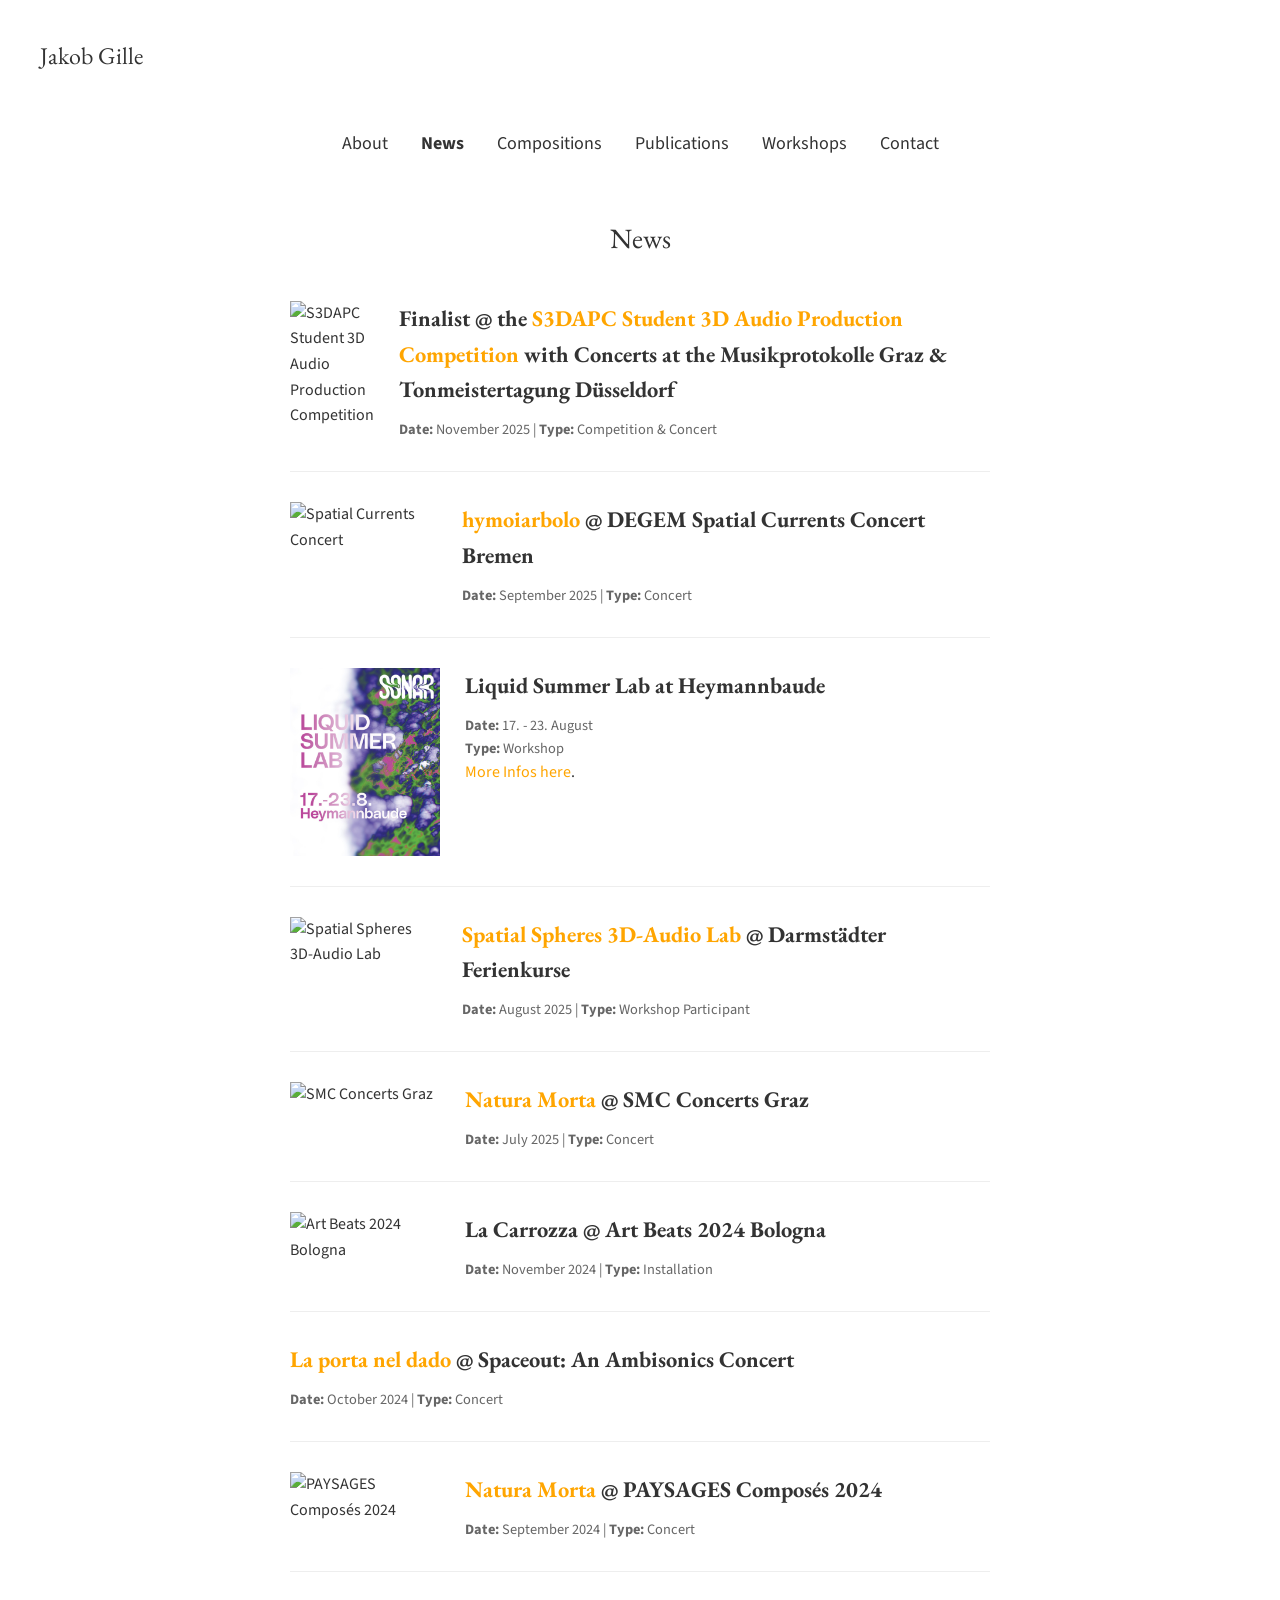
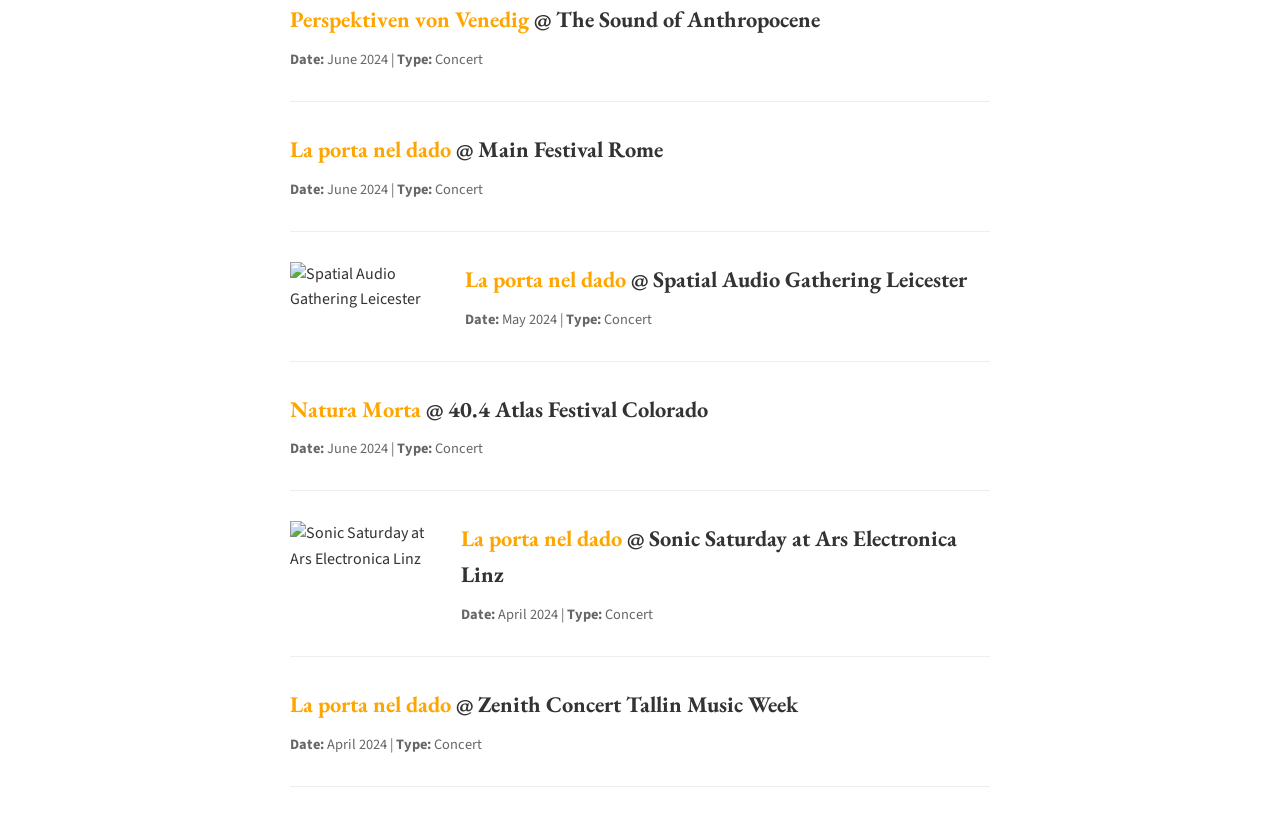
==== index.html @ 455cfb6a "Update index.html" ====
<!DOCTYPE html>
<html lang="de">
<head>
    <meta charset="UTF-8">
    <meta name="viewport" content="width=device-width, initial-scale=1.0">
    <title>Jakob Gille - News</title>
    
    <link rel="preconnect" href="https://fonts.googleapis.com">
    <link rel="preconnect" href="https://fonts.gstatic.com" crossorigin>
    <link href="https://fonts.googleapis.com/css2?family=EB+Garamond&family=Source+Sans+3:wght@400;700&display=swap" rel="stylesheet">

    <style>
        body { font-family: "Source Sans 3", sans-serif; margin: 40px; color: #333; background-color: #fff; }
        header h1 { font-family: "EB Garamond", serif; font-size: 24px; font-weight: normal; margin: 0; }
        header a { text-decoration: none; color: inherit; }
        nav { text-align: center; margin-top: 60px; margin-bottom: 60px; }
        nav ul { list-style: none; padding: 0; margin: 0; display: inline-block; }
        nav ul li { display: inline; margin: 0 15px; }
        nav ul li a { text-decoration: none; color: #333; font-size: 18px; }
        nav ul li a:hover { color: orange; }
        nav ul li a.active { font-weight: bold; }
        main { text-align: left; max-width: 700px; margin: 0 auto; line-height: 1.6; }
        main h2 { font-family: "EB Garamond", serif; font-size: 28px; font-weight: normal; margin-bottom: 40px; text-align: center; }
        main a { color: orange; text-decoration: none; }
        main a:hover { text-decoration: underline; }

        .news-entry, .news-entry-no-image {
            margin-bottom: 30px;
            border-bottom: 1px solid #eee;
            padding-bottom: 30px;
        }
        .news-entry {
            display: flex;
            align-items: flex-start;
        }
        .news-entry img {
            width: 150px; /* Smaller image for news */
            margin-right: 25px;
        }
        .news-entry-text h3, .news-entry-no-image h3 {
            font-family: "EB Garamond", serif;
            margin-top: 0;
            margin-bottom: 10px;
            font-size: 1.4em;
        }
        .news-entry-text p, .news-entry-no-image p {
            margin: 0;
        }
        .news-meta {
            font-size: 0.9em;
            color: #666;
            margin-top: 5px !important;
        }

    </style>
</head>
<body>

    <header>
        <a href="index.html"><h1>Jakob Gille</h1></a>
    </header>

    <nav>
        <ul>
            <li><a href="about.html">About</a></li>
            <li><a href="index.html" class="active">News</a></li>
            <li><a href="compositions.html">Compositions</a></li>
            <li><a href="publications.html">Publications</a></li>
            <li><a href="workshops.html">Workshops</a></li>
           <!-- <li><a href="cv.html">CV</a></li> -->
            <li><a href="contact.html">Contact</a></li>
        </ul>
    </nav>

    <main>
        <h2>News</h2>

        <div class="news-entry">
                        <img src="https://www.kug.ac.at/fileadmin/_processed_/1/8/csm_Student3DCompetition_07dec6da95.png" alt="S3DAPC Student 3D Audio Production Competition">
            <div class="news-entry-text">
                <h3>Finalist @ the <a href="https://tonmeister.org/de/rubriken/3d-audio-competition/2025/#block-25412" target="_blank">S3DAPC Student 3D Audio Production Competition</a> with Concerts at the Musikprotokolle Graz & Tonmeistertagung Düsseldorf</h3>
                <p class="news-meta"><strong>Date:</strong> November 2025 | <strong>Type:</strong> Competition & Concert</p>
            </div>
        </div>

        <div class="news-entry">
            <img src="https://www.degem.de/wp-content/uploads/2025/09/SAC_HfK_Bremen_2025_1000.jpg" alt="Spatial Currents Concert">
            <div class="news-entry-text">
                <h3><a href="https://audiospace.soundingfuture.com/tracks/hymoiarbolo" target="_blank">hymoiarbolo</a> @ DEGEM Spatial Currents Concert Bremen</h3>
                <p class="news-meta"><strong>Date:</strong> September 2025 | <strong>Type:</strong> Concert</p>
            </div>
        </div>
        
      <div class="news-entry">
            <img src="images/photo_2025-08-17_17-50-55.jpg" alt="Poster for Liquid Summer Lab">
            <div class="news-entry-text">
                <h3>Liquid Summer Lab at Heymannbaude</h3>
                                <p class="news-meta">
                    <strong>Date:</strong> 17. - 23. August<br>
                    <strong>Type:</strong> Workshop
                </p>
                  <a href="https://www.heymannbaude.org/archiv.php?vid=170" target="_blank">More Infos here</a>.
            </div>
          
         </div>
             <div class="news-entry">
                           <img src="https://internationales-musikinstitut.de/content/uploads/imd-brigittamuntendorforbit-a-warseriesspace-oratorio-aivoice-clone3d-audio-1.jpg" alt="Spatial Spheres 3D-Audio Lab">
                  <div class="news-entry-text">
                <h3><a href="https://internationales-musikinstitut.de/en/ferienkurse/kurse/spatial-spheres/"_blank">Spatial Spheres 3D-Audio Lab</a> @ Darmstädter Ferienkurse</h3>
                                 <p class="news-meta"><strong>Date:</strong> August 2025 | <strong>Type:</strong> Workshop Participant</p>
            </div>
        </div>
        
        <div class="news-entry">
            <img src="https://smc25.iem.at/video/20250712_Concert.jpg" alt="SMC Concerts Graz">
            <div class="news-entry-text">
                <h3><a href="https://audiospace.soundingfuture.com/tracks/natura-morta" target="_blank">Natura Morta</a> @ SMC Concerts Graz</h3>
                <p class="news-meta"><strong>Date:</strong> July 2025 | <strong>Type:</strong> Concert</p>
            </div>
        </div>
        
        <div class="news-entry">
            <img src="https://tse1.mm.bing.net/th/id/OIP.qalyrKE3kyryLrbDbHUmMQHaFh?pid=Api" alt="Art Beats 2024 Bologna">
            <div class="news-entry-text">
                <h3>La Carrozza @ Art Beats 2024 Bologna</h3>
                <p class="news-meta"><strong>Date:</strong> November 2024 | <strong>Type:</strong> Installation</p>
            </div>
        </div>
        
        <div class="news-entry-no-image">
            <h3><a href="https://audiospace.soundingfuture.com/tracks/la-porta-nel-dado" target="_blank">La porta nel dado</a> @ Spaceout: An Ambisonics Concert</h3>
            <p class="news-meta"><strong>Date:</strong> October 2024 | <strong>Type:</strong> Concert</p>
        </div>
        
        <div class="news-entry">
            <img src="https://tse3.mm.bing.net/th/id/OIP.48jUUgU-3NotCbp49ExYzwHaEr?pid=Api" alt="PAYSAGES Composés 2024">
             <div class="news-entry-text">
            <h3><a href="https://audiospace.soundingfuture.com/tracks/natura-morta" target="_blank">Natura Morta</a> @ PAYSAGES Composés 2024</h3>
            <p class="news-meta"><strong>Date:</strong> September 2024 | <strong>Type:</strong> Concert</p>
        </div>
            </div>
        
        <div class="news-entry-no-image">
            <h3><a href="https://jakobgille.bandcamp.com/track/pendulum-binaural-version" target="_blank">Perspektiven von Venedig</a> @ The Sound of Anthropocene</h3>
            <p class="news-meta"><strong>Date:</strong> June 2024 | <strong>Type:</strong> Concert</p>
        </div>
        
        <div class="news-entry-no-image">
            <h3><a href="https://audiospace.soundingfuture.com/tracks/la-porta-nel-dado" target="_blank">La porta nel dado</a> @ Main Festival Rome</h3>
            <p class="news-meta"><strong>Date:</strong> June 2024 | <strong>Type:</strong> Concert</p>
        </div>
        
        <div class="news-entry">
            <img src="https://tse4.mm.bing.net/th/id/OIP.5gIQJHvTxTqjPebO7qvVqQHaHM?pid=Api" alt="Spatial Audio Gathering Leicester">
             <div class="news-entry-text">
            <h3><a href="https://audiospace.soundingfuture.com/tracks/la-porta-nel-dado" target="_blank">La porta nel dado</a> @ Spatial Audio Gathering Leicester</h3>
            <p class="news-meta"><strong>Date:</strong> May 2024 | <strong>Type:</strong> Concert</p>
        </div>
             </div>
        
        <div class="news-entry-no-image">
            <h3><a href="https://audiospace.soundingfuture.com/tracks/natura-morta" target="_blank">Natura Morta</a> @ 40.4 Atlas Festival Colorado</h3>
            <p class="news-meta"><strong>Date:</strong> June 2024 | <strong>Type:</strong> Concert</p>
        </div>
        
        <div class="news-entry">
            <img src="https://tse3.mm.bing.net/th/id/OIP.I7ZC6RY9MVxi83pyInlL0gHaFj?pid=Api" alt="Sonic Saturday at Ars Electronica Linz">
            <div class="news-entry-text">
                <h3><a href="https://audiospace.soundingfuture.com/tracks/la-porta-nel-dado" target="_blank">La porta nel dado</a> @ Sonic Saturday at Ars Electronica Linz</h3>
                <p class="news-meta"><strong>Date:</strong> April 2024 | <strong>Type:</strong> Concert</p>
            </div>
        </div>
        
        <div class="news-entry-no-image">
            <h3><a href="https://audiospace.soundingfuture.com/tracks/la-porta-nel-dado" target="_blank">La porta nel dado</a> @ Zenith Concert Tallin Music Week</h3>
            <p class="news-meta"><strong>Date:</strong> April 2024 | <strong>Type:</strong> Concert</p>
        </div>

    </main>

</body>
</html>
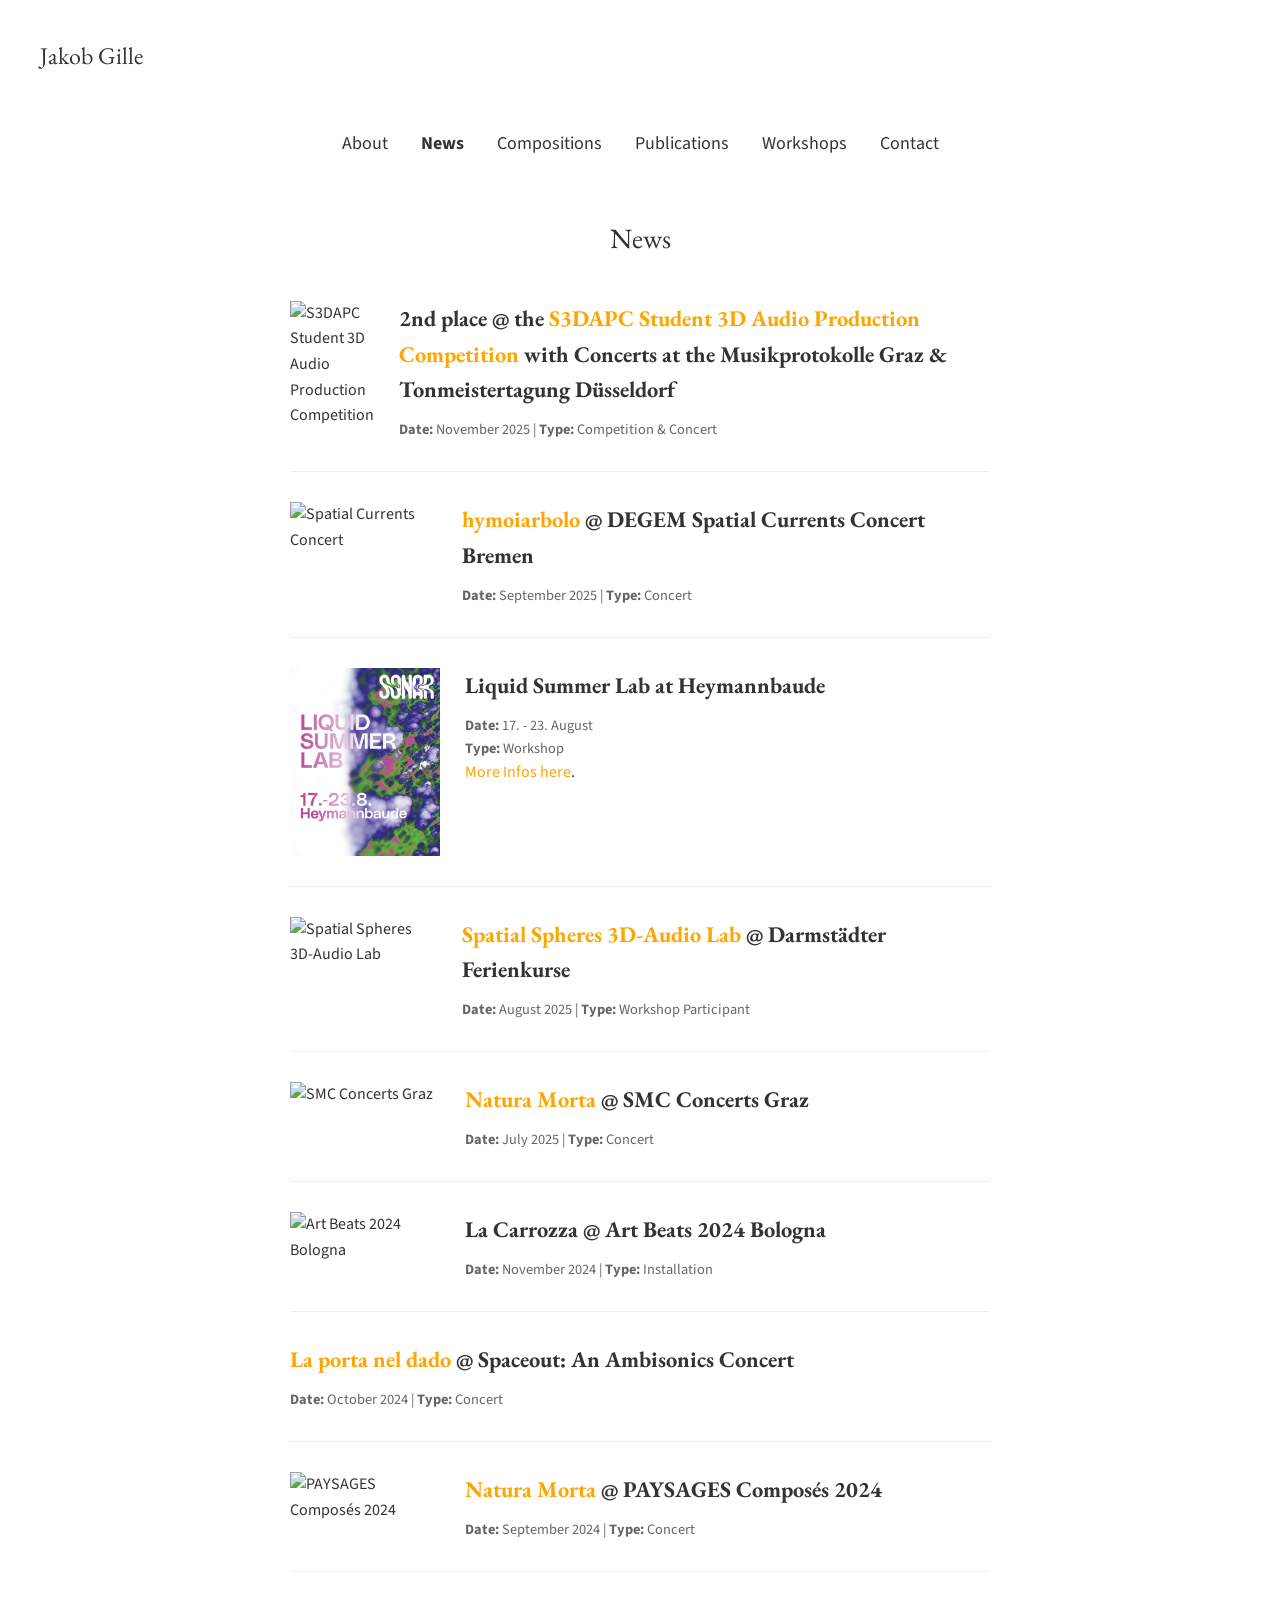
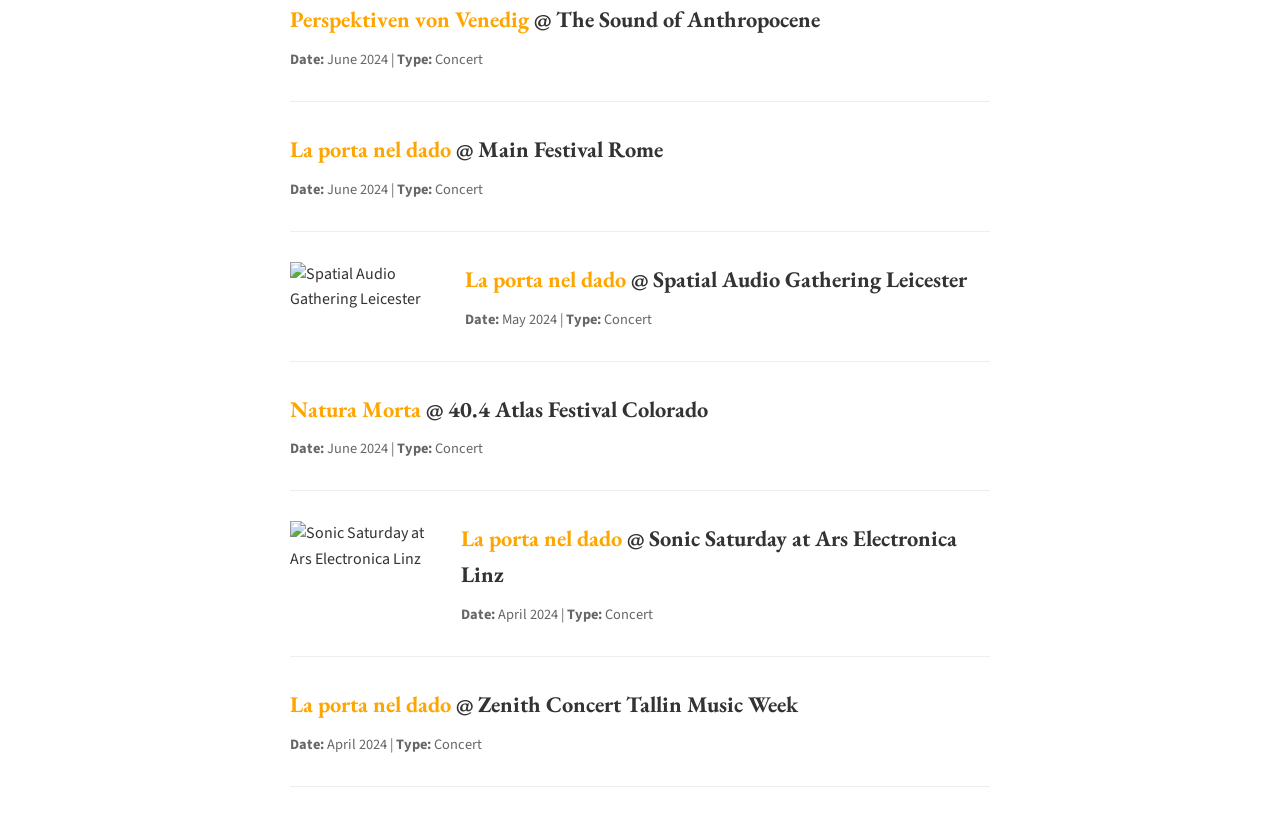
==== commit ca41ca00: "Update competition placement from finalist to 2nd place" ====
--- a/index.html
+++ b/index.html
@@ -78,7 +78,7 @@
         <div class="news-entry">
                         <img src="https://www.kug.ac.at/fileadmin/_processed_/1/8/csm_Student3DCompetition_07dec6da95.png" alt="S3DAPC Student 3D Audio Production Competition">
             <div class="news-entry-text">
-                <h3>Finalist @ the <a href="https://tonmeister.org/de/rubriken/3d-audio-competition/2025/#block-25412" target="_blank">S3DAPC Student 3D Audio Production Competition</a> with Concerts at the Musikprotokolle Graz & Tonmeistertagung Düsseldorf</h3>
+                <h3>2nd place @ the <a href="https://tonmeister.org/de/rubriken/3d-audio-competition/2025/#block-25412" target="_blank">S3DAPC Student 3D Audio Production Competition</a> with Concerts at the Musikprotokolle Graz & Tonmeistertagung Düsseldorf</h3>
                 <p class="news-meta"><strong>Date:</strong> November 2025 | <strong>Type:</strong> Competition & Concert</p>
             </div>
         </div>
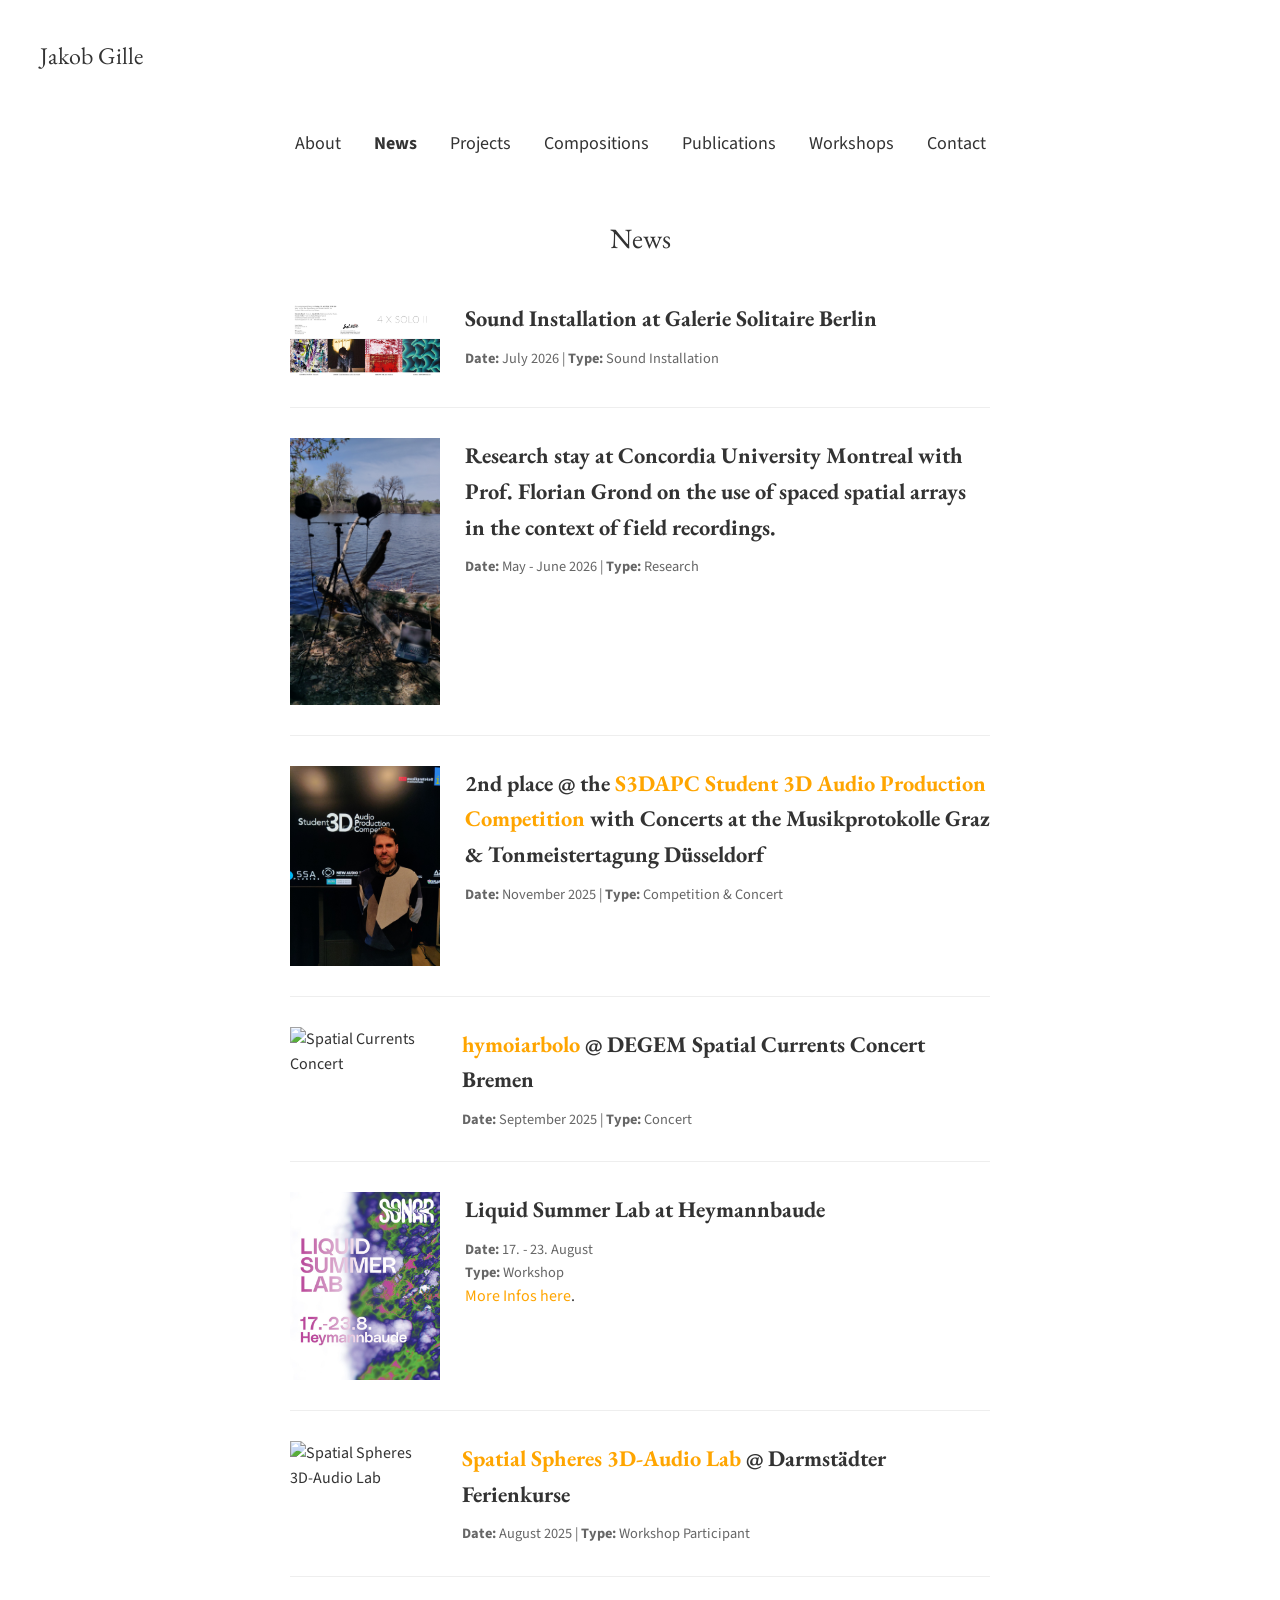
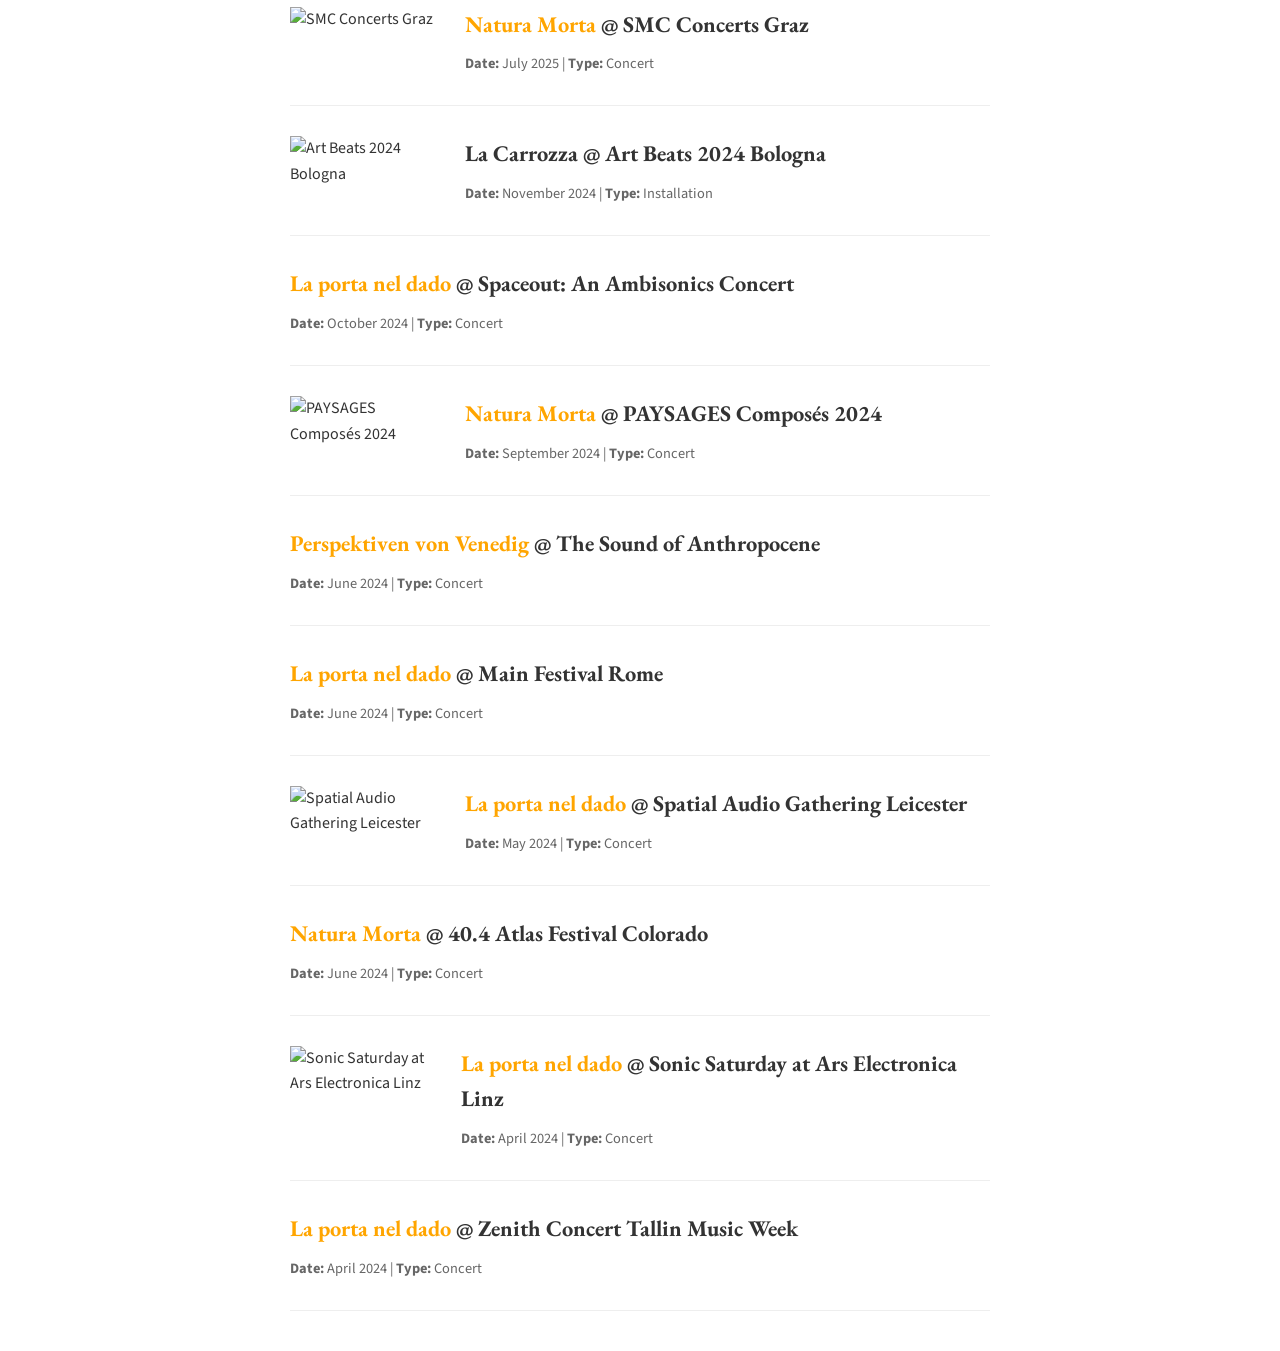
==== commit 7529b328: "Update navigation links and add new projects section across multiple HTML files. Updated News sectio" ====
--- a/index.html
+++ b/index.html
@@ -64,10 +64,10 @@
         <ul>
             <li><a href="about.html">About</a></li>
             <li><a href="index.html" class="active">News</a></li>
+            <li><a href="projects.html">Projects</a></li>
             <li><a href="compositions.html">Compositions</a></li>
             <li><a href="publications.html">Publications</a></li>
             <li><a href="workshops.html">Workshops</a></li>
-           <!-- <li><a href="cv.html">CV</a></li> -->
             <li><a href="contact.html">Contact</a></li>
         </ul>
     </nav>
@@ -76,7 +76,23 @@
         <h2>News</h2>
 
         <div class="news-entry">
-                        <img src="https://www.kug.ac.at/fileadmin/_processed_/1/8/csm_Student3DCompetition_07dec6da95.png" alt="S3DAPC Student 3D Audio Production Competition">
+            <img src="images/Solitaire Einladung.jpg" alt="Solitaire Invitation">
+<div class="news-entry-text">
+    <h3>Sound Installation at Galerie Solitaire Berlin</h3>
+    <p class="news-meta"><strong>Date:</strong> July 2026 | <strong>Type:</strong> Sound Installation</p>
+</div>
+
+</div>
+        <div class="news-entry">
+            <img src="images/Array River.jpg" alt="Spaced Spatial Array at river">
+<div class="news-entry-text">
+    <h3>Research stay at Concordia University Montreal with Prof. Florian Grond on the use of spaced spatial arrays in the context of field recordings.</h3>
+    <p class="news-meta"><strong>Date:</strong> May - June 2026 | <strong>Type:</strong> Research</p>
+</div>
+
+</div>
+        <div class="news-entry">
+                        <img src="images/Students Competition.jpg" alt="S3DAPC Student 3D Audio Production Competition Portrait">
             <div class="news-entry-text">
                 <h3>2nd place @ the <a href="https://tonmeister.org/de/rubriken/3d-audio-competition/2025/#block-25412" target="_blank">S3DAPC Student 3D Audio Production Competition</a> with Concerts at the Musikprotokolle Graz & Tonmeistertagung Düsseldorf</h3>
                 <p class="news-meta"><strong>Date:</strong> November 2025 | <strong>Type:</strong> Competition & Concert</p>
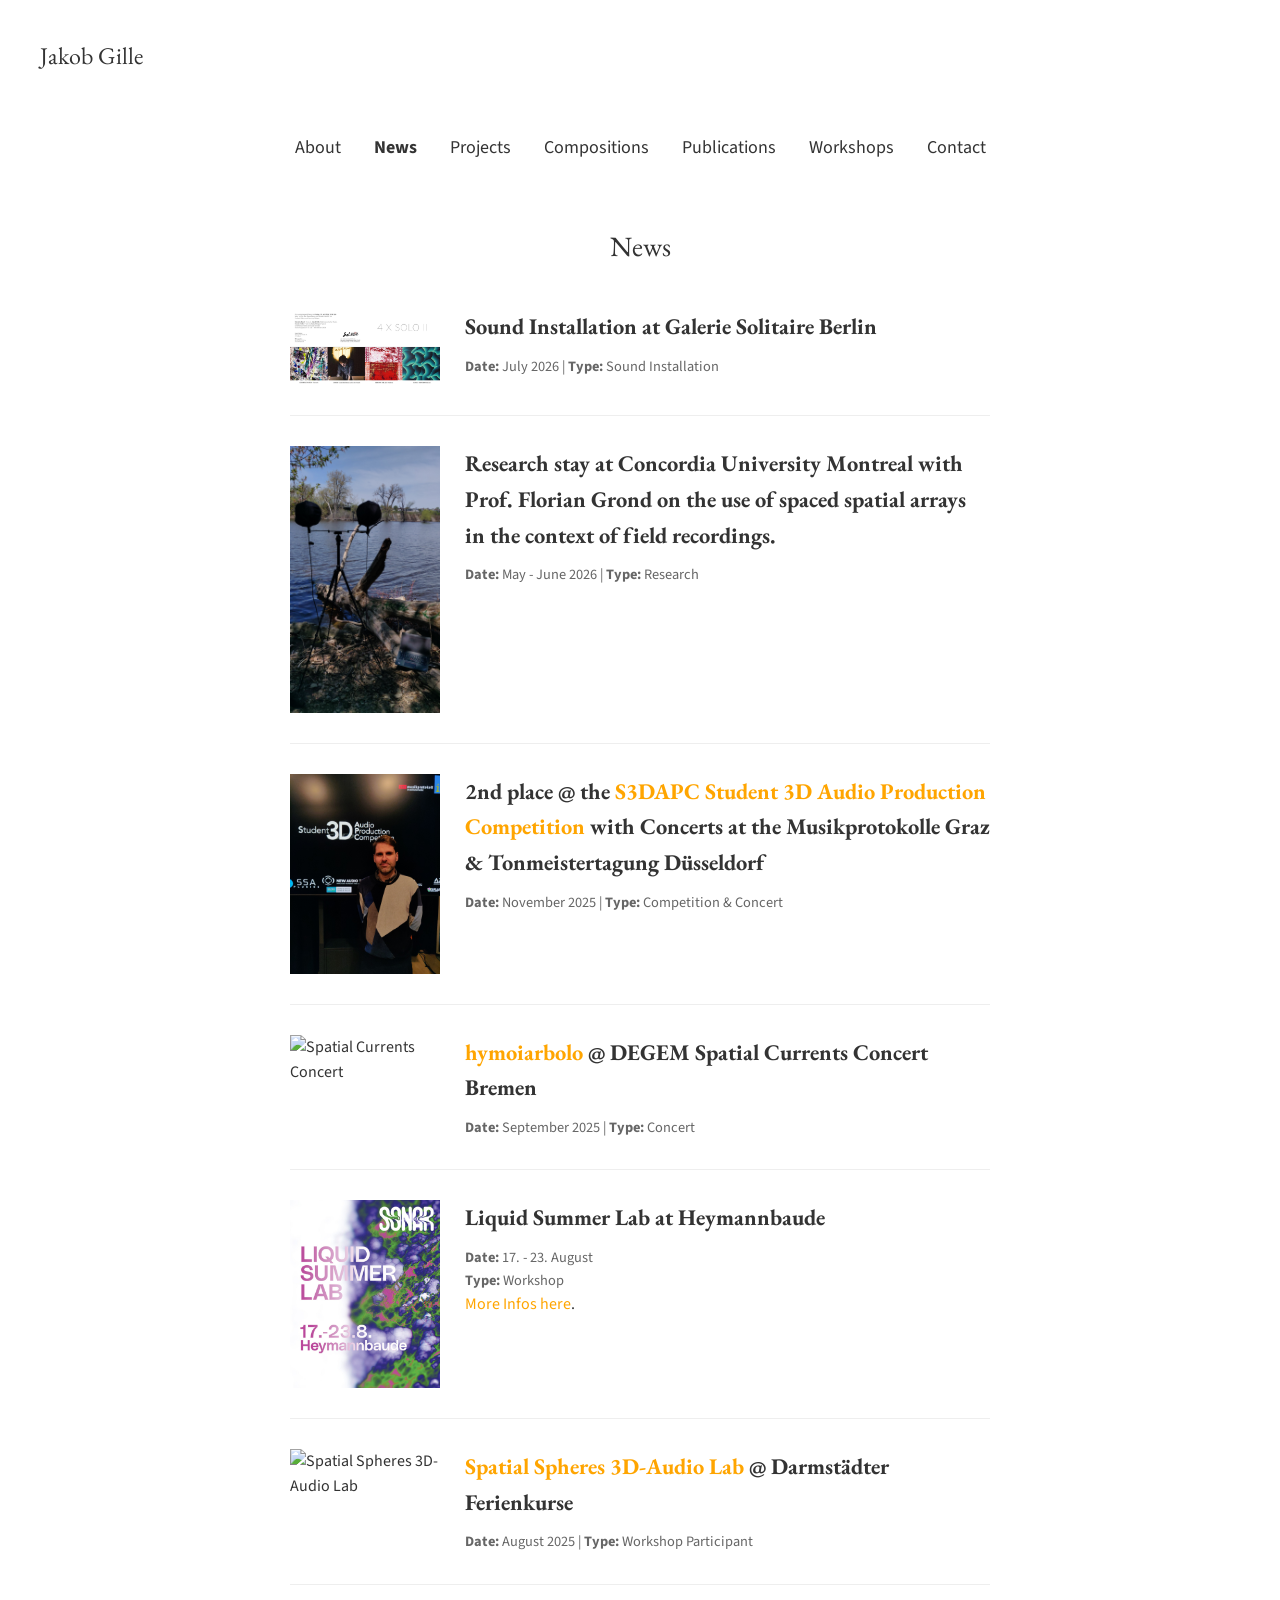
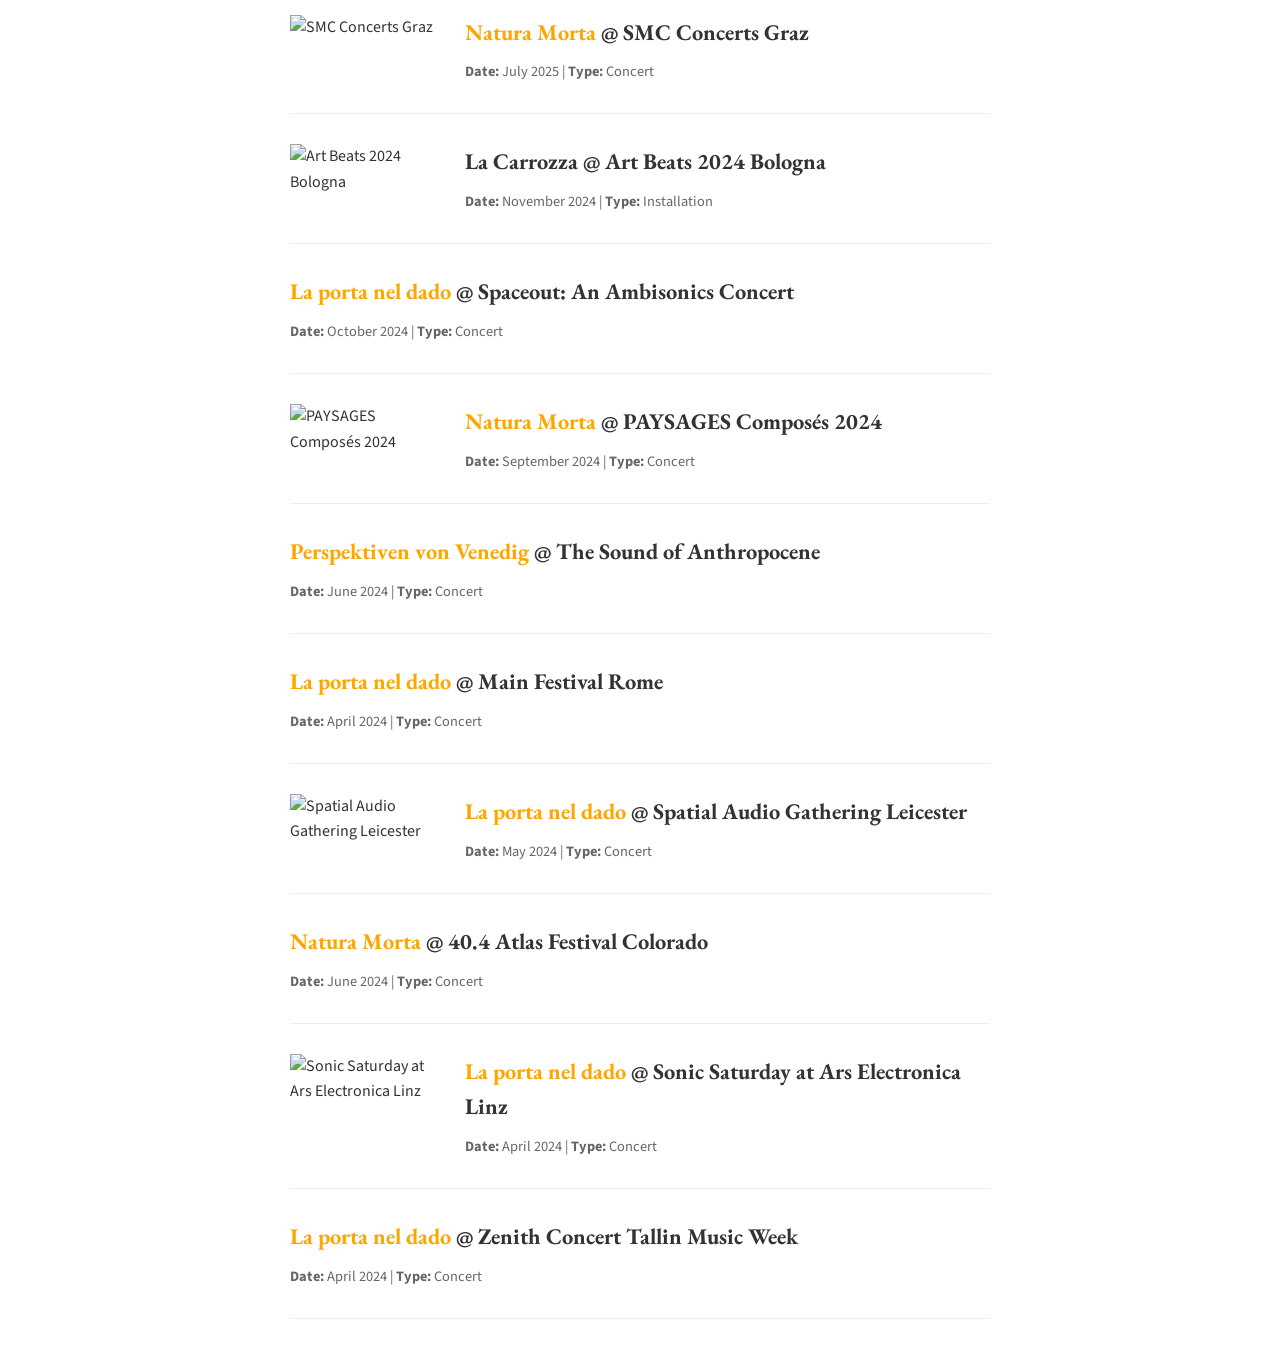
==== commit a9c039b9: "Refactor HTML files to link external stylesheet and remove inline styles for improved maintainabilit" ====
--- a/index.html
+++ b/index.html
@@ -8,51 +8,7 @@
     <link rel="preconnect" href="https://fonts.googleapis.com">
     <link rel="preconnect" href="https://fonts.gstatic.com" crossorigin>
     <link href="https://fonts.googleapis.com/css2?family=EB+Garamond&family=Source+Sans+3:wght@400;700&display=swap" rel="stylesheet">
-
-    <style>
-        body { font-family: "Source Sans 3", sans-serif; margin: 40px; color: #333; background-color: #fff; }
-        header h1 { font-family: "EB Garamond", serif; font-size: 24px; font-weight: normal; margin: 0; }
-        header a { text-decoration: none; color: inherit; }
-        nav { text-align: center; margin-top: 60px; margin-bottom: 60px; }
-        nav ul { list-style: none; padding: 0; margin: 0; display: inline-block; }
-        nav ul li { display: inline; margin: 0 15px; }
-        nav ul li a { text-decoration: none; color: #333; font-size: 18px; }
-        nav ul li a:hover { color: orange; }
-        nav ul li a.active { font-weight: bold; }
-        main { text-align: left; max-width: 700px; margin: 0 auto; line-height: 1.6; }
-        main h2 { font-family: "EB Garamond", serif; font-size: 28px; font-weight: normal; margin-bottom: 40px; text-align: center; }
-        main a { color: orange; text-decoration: none; }
-        main a:hover { text-decoration: underline; }
-
-        .news-entry, .news-entry-no-image {
-            margin-bottom: 30px;
-            border-bottom: 1px solid #eee;
-            padding-bottom: 30px;
-        }
-        .news-entry {
-            display: flex;
-            align-items: flex-start;
-        }
-        .news-entry img {
-            width: 150px; /* Smaller image for news */
-            margin-right: 25px;
-        }
-        .news-entry-text h3, .news-entry-no-image h3 {
-            font-family: "EB Garamond", serif;
-            margin-top: 0;
-            margin-bottom: 10px;
-            font-size: 1.4em;
-        }
-        .news-entry-text p, .news-entry-no-image p {
-            margin: 0;
-        }
-        .news-meta {
-            font-size: 0.9em;
-            color: #666;
-            margin-top: 5px !important;
-        }
-
-    </style>
+    <link rel="stylesheet" href="styles.css">
 </head>
 <body>
 
@@ -163,7 +119,7 @@
         
         <div class="news-entry-no-image">
             <h3><a href="https://audiospace.soundingfuture.com/tracks/la-porta-nel-dado" target="_blank">La porta nel dado</a> @ Main Festival Rome</h3>
-            <p class="news-meta"><strong>Date:</strong> June 2024 | <strong>Type:</strong> Concert</p>
+            <p class="news-meta"><strong>Date:</strong> April 2024 | <strong>Type:</strong> Concert</p>
         </div>
         
         <div class="news-entry">
--- a/styles.css
+++ b/styles.css
@@ -0,0 +1,431 @@
+*, *::before, *::after {
+    box-sizing: border-box;
+}
+
+body {
+    font-family: "Source Sans 3", sans-serif;
+    margin: 40px;
+    color: #333;
+    background-color: #fff;
+}
+
+img {
+    max-width: 100%;
+    height: auto;
+}
+
+header h1 {
+    font-family: "EB Garamond", serif;
+    font-size: 24px;
+    font-weight: normal;
+    margin: 0;
+}
+
+header a {
+    text-decoration: none;
+    color: inherit;
+}
+
+nav {
+    text-align: center;
+    margin-top: 60px;
+    margin-bottom: 60px;
+}
+
+nav ul {
+    list-style: none;
+    padding: 0;
+    margin: 0;
+    display: inline-block;
+}
+
+nav ul li {
+    display: inline;
+    margin: 0 15px;
+}
+
+nav ul li a {
+    display: inline-block;
+    text-decoration: none;
+    color: #333;
+    font-size: 18px;
+    padding: 4px 0;
+}
+
+nav ul li a:hover {
+    color: orange;
+}
+
+nav ul li a.active {
+    font-weight: bold;
+}
+
+main {
+    text-align: left;
+    max-width: 700px;
+    margin: 0 auto;
+    line-height: 1.6;
+}
+
+main h2 {
+    font-family: "EB Garamond", serif;
+    font-size: 28px;
+    font-weight: normal;
+    margin-bottom: 40px;
+    text-align: center;
+}
+
+main a {
+    color: orange;
+    text-decoration: none;
+}
+
+main a:hover {
+    text-decoration: underline;
+}
+
+/* News (index) */
+.news-entry,
+.news-entry-no-image {
+    margin-bottom: 30px;
+    border-bottom: 1px solid #eee;
+    padding-bottom: 30px;
+}
+
+.news-entry {
+    display: flex;
+    align-items: flex-start;
+}
+
+.news-entry img {
+    width: 150px;
+    flex-shrink: 0;
+    margin-right: 25px;
+}
+
+.news-entry-text h3,
+.news-entry-no-image h3 {
+    font-family: "EB Garamond", serif;
+    margin-top: 0;
+    margin-bottom: 10px;
+    font-size: 1.4em;
+}
+
+.news-entry-text p,
+.news-entry-no-image p {
+    margin: 0;
+}
+
+.news-meta {
+    font-size: 0.9em;
+    color: #666;
+    margin-top: 5px !important;
+}
+
+/* About */
+.about-image {
+    width: 400px;
+    height: 400px;
+    max-width: 100%;
+    border-radius: 50%;
+    object-fit: cover;
+    display: block;
+    margin: 40px auto 0 auto;
+}
+
+main p {
+    margin-bottom: 1em;
+}
+
+/* Projects */
+.project-entry {
+    margin-bottom: 50px;
+    border-bottom: 1px solid #eee;
+    padding-bottom: 40px;
+}
+
+.project-entry:last-child {
+    border-bottom: none;
+}
+
+.project-entry h3 {
+    font-family: "EB Garamond", serif;
+    font-size: 1.4em;
+    margin-top: 0;
+    margin-bottom: 10px;
+}
+
+.project-images {
+    display: flex;
+    gap: 20px;
+    margin-top: 20px;
+}
+
+.project-images img {
+    width: calc(50% - 10px);
+    height: 250px;
+    object-fit: cover;
+    border: 1px solid #ddd;
+}
+
+.pos-custom {
+    object-position: 40% 30%;
+}
+
+/* Compositions */
+.composition-entry {
+    margin-bottom: 50px;
+}
+
+.composition-entry h3 {
+    font-family: "EB Garamond", serif;
+    margin-bottom: 10px;
+}
+
+.composition-entry p {
+    margin-top: 0;
+}
+
+.bandcamp-embed {
+    border: 0;
+    width: 100%;
+    max-width: 350px;
+    display: block;
+}
+
+.bandcamp-embed--album {
+    height: 470px;
+}
+
+.bandcamp-embed--track {
+    height: 442px;
+}
+
+/* Publications */
+.publication-entry {
+    margin-bottom: 40px;
+}
+
+.publication-entry h3 {
+    font-family: "EB Garamond", serif;
+    margin-bottom: 5px;
+}
+
+.publication-entry p {
+    margin: 0;
+}
+
+/* Workshops */
+.video-container {
+    position: relative;
+    padding-bottom: 56.25%;
+    height: 0;
+    overflow: hidden;
+    max-width: 100%;
+    margin-top: 20px;
+}
+
+.video-container iframe {
+    position: absolute;
+    top: 0;
+    left: 0;
+    width: 100%;
+    height: 100%;
+    border: 0;
+}
+
+.workshop-entry {
+    padding-bottom: 25px;
+    margin-bottom: 25px;
+    border-bottom: 1px solid #eee;
+}
+
+.workshop-entry:last-child {
+    border-bottom: none;
+}
+
+.workshop-entry h3 {
+    font-family: "EB Garamond", serif;
+    margin-bottom: 5px;
+}
+
+.workshop-entry p {
+    margin: 0;
+    color: #666;
+}
+
+.image-gallery {
+    display: flex;
+    flex-wrap: wrap;
+    gap: 15px;
+    margin-top: 20px;
+}
+
+.image-gallery a {
+    display: block;
+}
+
+.image-gallery img {
+    width: 150px;
+    height: 100px;
+    object-fit: cover;
+    border: 1px solid #ddd;
+    transition: opacity 0.2s;
+    cursor: pointer;
+}
+
+.image-gallery img:hover {
+    opacity: 0.7;
+}
+
+/* Contact */
+main.main-center {
+    text-align: center;
+    line-height: 1.8;
+}
+
+main.main-center h2 {
+    text-align: center;
+}
+
+.contact-info {
+    font-size: 1.1em;
+}
+
+.other-links {
+    margin-top: 50px;
+    text-align: left;
+    display: inline-block;
+}
+
+.other-links h3 {
+    font-family: "EB Garamond", serif;
+    text-align: center;
+    font-weight: normal;
+}
+
+.other-links ul {
+    list-style: none;
+    padding: 0;
+}
+
+.other-links li {
+    margin-bottom: 10px;
+}
+
+/* CV */
+main.main-wide {
+    text-align: center;
+    max-width: 900px;
+}
+
+.download-button {
+    display: inline-block;
+    background-color: orange;
+    color: white;
+    padding: 12px 25px;
+    text-decoration: none;
+    font-weight: bold;
+    border-radius: 5px;
+    margin-bottom: 40px;
+}
+
+.download-button:hover {
+    background-color: #e69500;
+    text-decoration: none;
+}
+
+.pdf-viewer {
+    width: 100%;
+    height: 800px;
+    border: 1px solid #ddd;
+}
+
+.pdf-mobile-note {
+    display: none;
+    margin-bottom: 20px;
+    color: #666;
+}
+
+/* Mobile */
+@media (max-width: 768px) {
+    body {
+        margin: 16px;
+    }
+
+    nav {
+        margin-top: 24px;
+        margin-bottom: 24px;
+    }
+
+    nav ul li {
+        display: block;
+        margin: 0;
+    }
+
+    nav ul li a {
+        padding: 10px 0;
+        font-size: 17px;
+    }
+
+    main h2 {
+        font-size: 24px;
+        margin-bottom: 30px;
+    }
+
+    .news-entry {
+        flex-direction: column;
+    }
+
+    .news-entry img {
+        width: 100%;
+        max-width: 200px;
+        margin-right: 0;
+        margin-bottom: 15px;
+    }
+
+    .about-image {
+        width: 280px;
+        height: 280px;
+    }
+
+    .project-images {
+        flex-direction: column;
+    }
+
+    .project-images img {
+        width: 100%;
+        height: auto;
+        min-height: 180px;
+    }
+
+    .image-gallery {
+        justify-content: center;
+    }
+
+    .pdf-viewer {
+        display: none;
+    }
+
+    .pdf-mobile-note {
+        display: block;
+    }
+}
+
+@media (max-width: 480px) {
+    nav ul li a {
+        font-size: 16px;
+    }
+
+    main h2 {
+        font-size: 22px;
+    }
+
+    .bandcamp-embed--album {
+        height: 400px;
+    }
+
+    .bandcamp-embed--track {
+        height: 380px;
+    }
+}
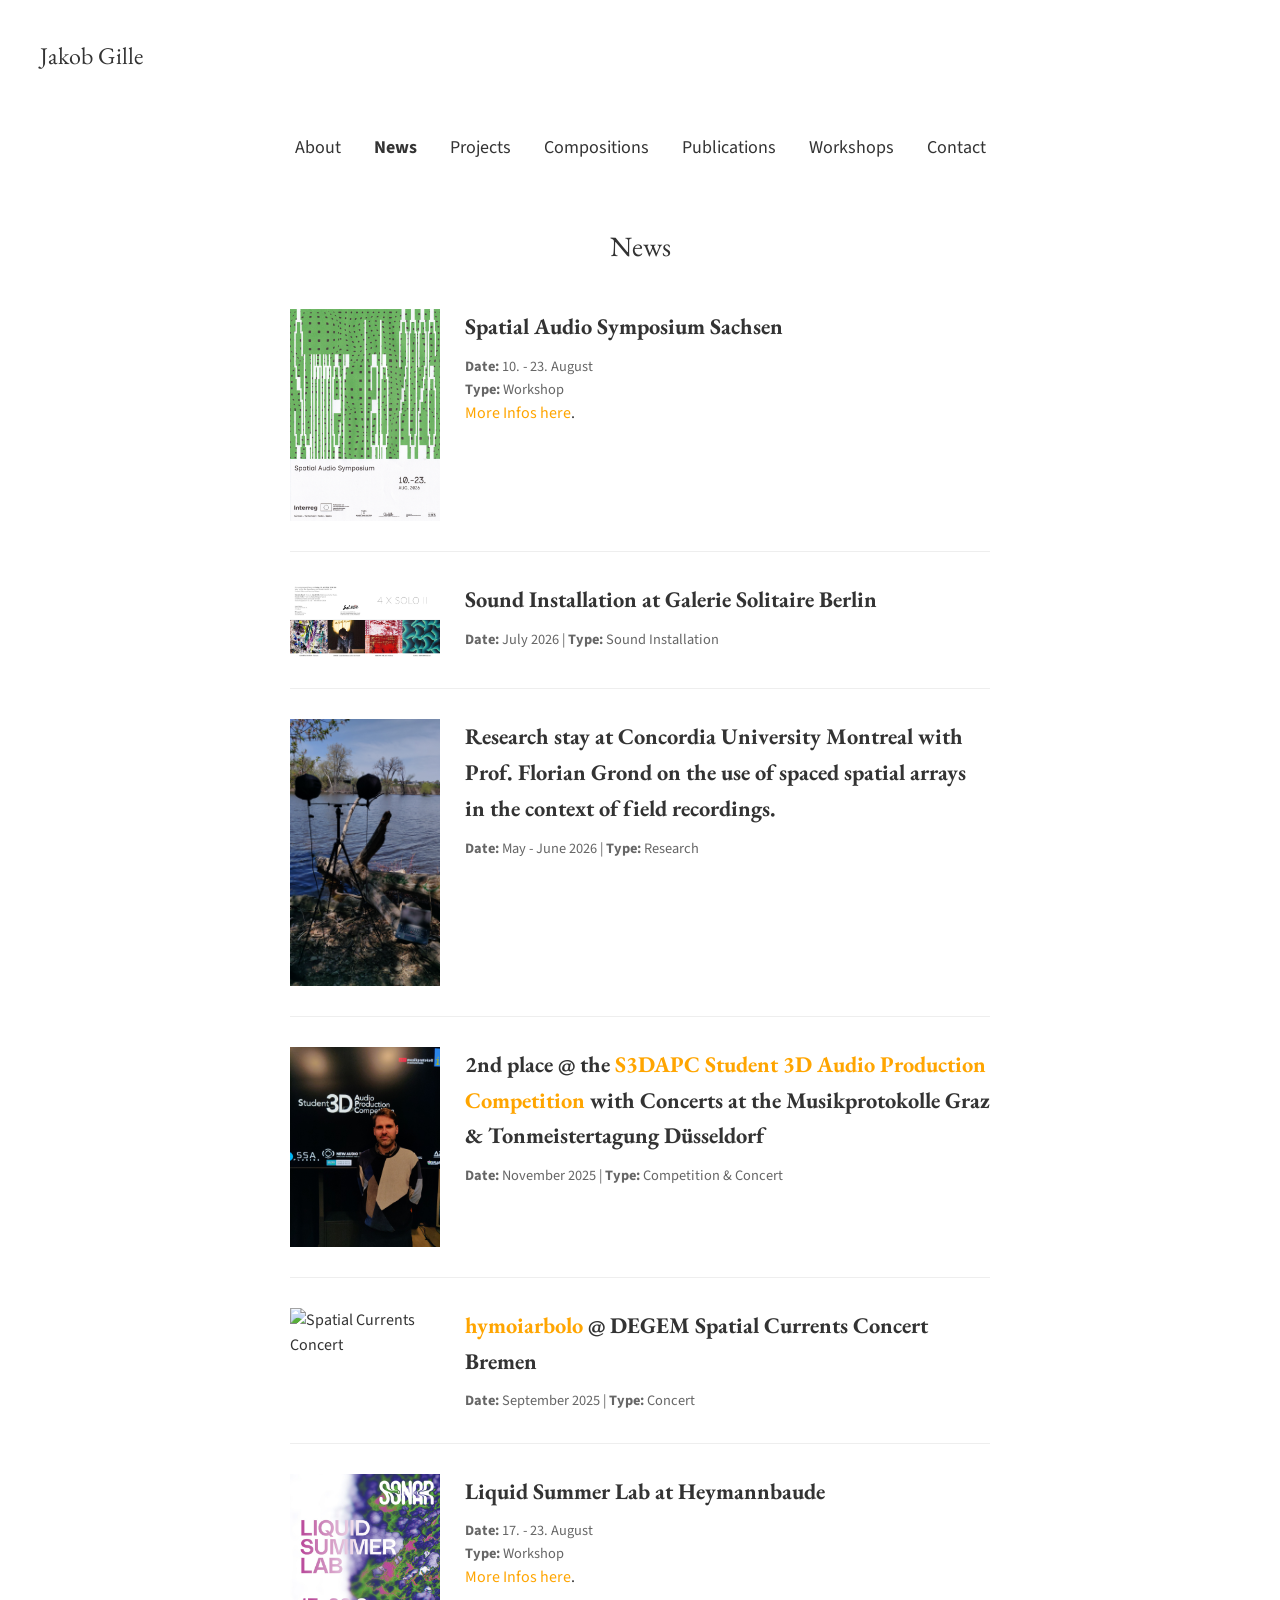
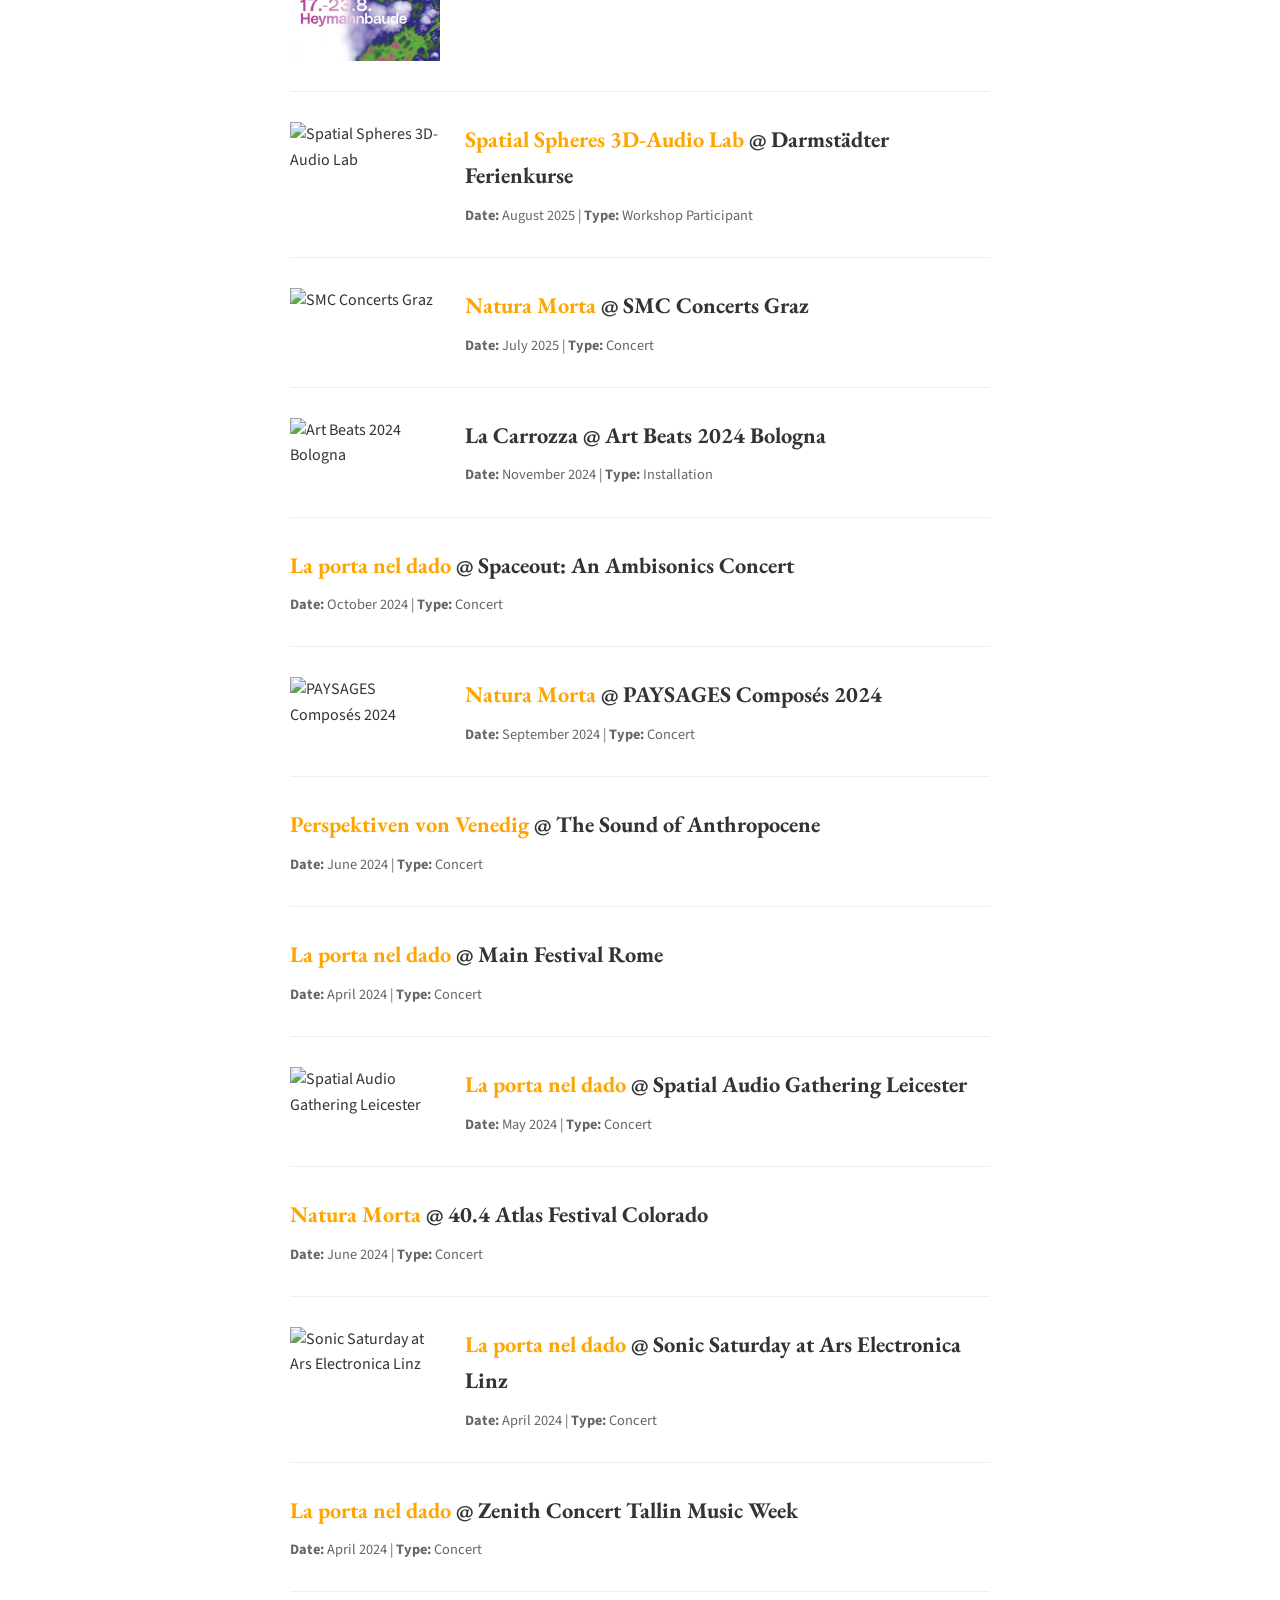
==== commit 7bbf506e: "Add new news entry for Spatial Audio Symposium and update Ambisonics Workshop date" ====
--- a/index.html
+++ b/index.html
@@ -31,6 +31,17 @@
     <main>
         <h2>News</h2>
 
+    <div class="news-entry">
+        <img src="images/Spatial Audio Symposium 26.png" alt="Poster for Spatial Audio Symposium">
+            <div class="news-entry-text">
+                <h3>Spatial Audio Symposium Sachsen</h3>
+                                <p class="news-meta">
+                    <strong>Date:</strong> 10. - 23. August<br>
+                    <strong>Type:</strong> Workshop
+                </p>
+                  <a href="https://phonon.cz/ " target="_blank">More Infos here</a>.
+            </div>
+        </div>
         <div class="news-entry">
             <img src="images/Solitaire Einladung.jpg" alt="Solitaire Invitation">
 <div class="news-entry-text">
--- a/styles.css
+++ b/styles.css
@@ -124,8 +124,8 @@
 
 /* About */
 .about-image {
-    width: 400px;
-    height: 400px;
+    width: min(400px, 100%);
+    aspect-ratio: 1;
     max-width: 100%;
     border-radius: 50%;
     object-fit: cover;
@@ -385,8 +385,7 @@
     }
 
     .about-image {
-        width: 280px;
-        height: 280px;
+        width: min(280px, 100%);
     }
 
     .project-images {
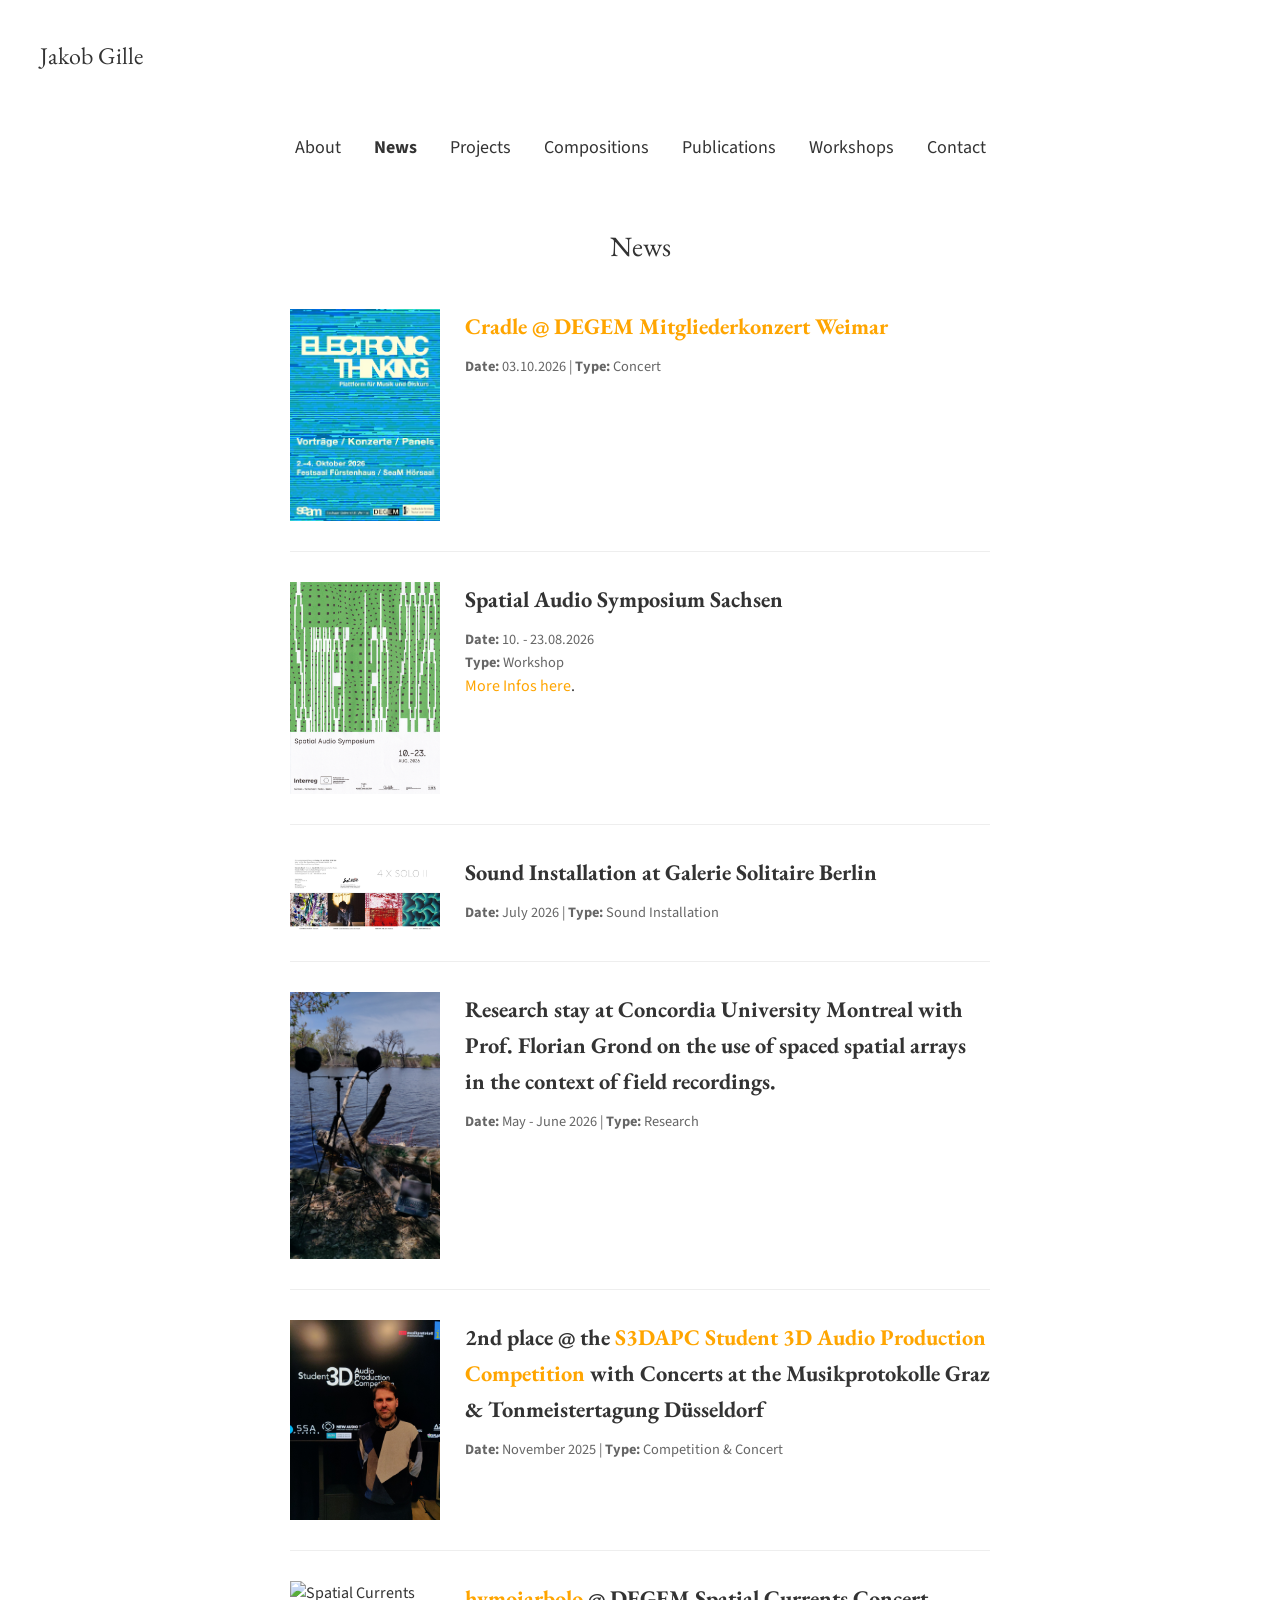
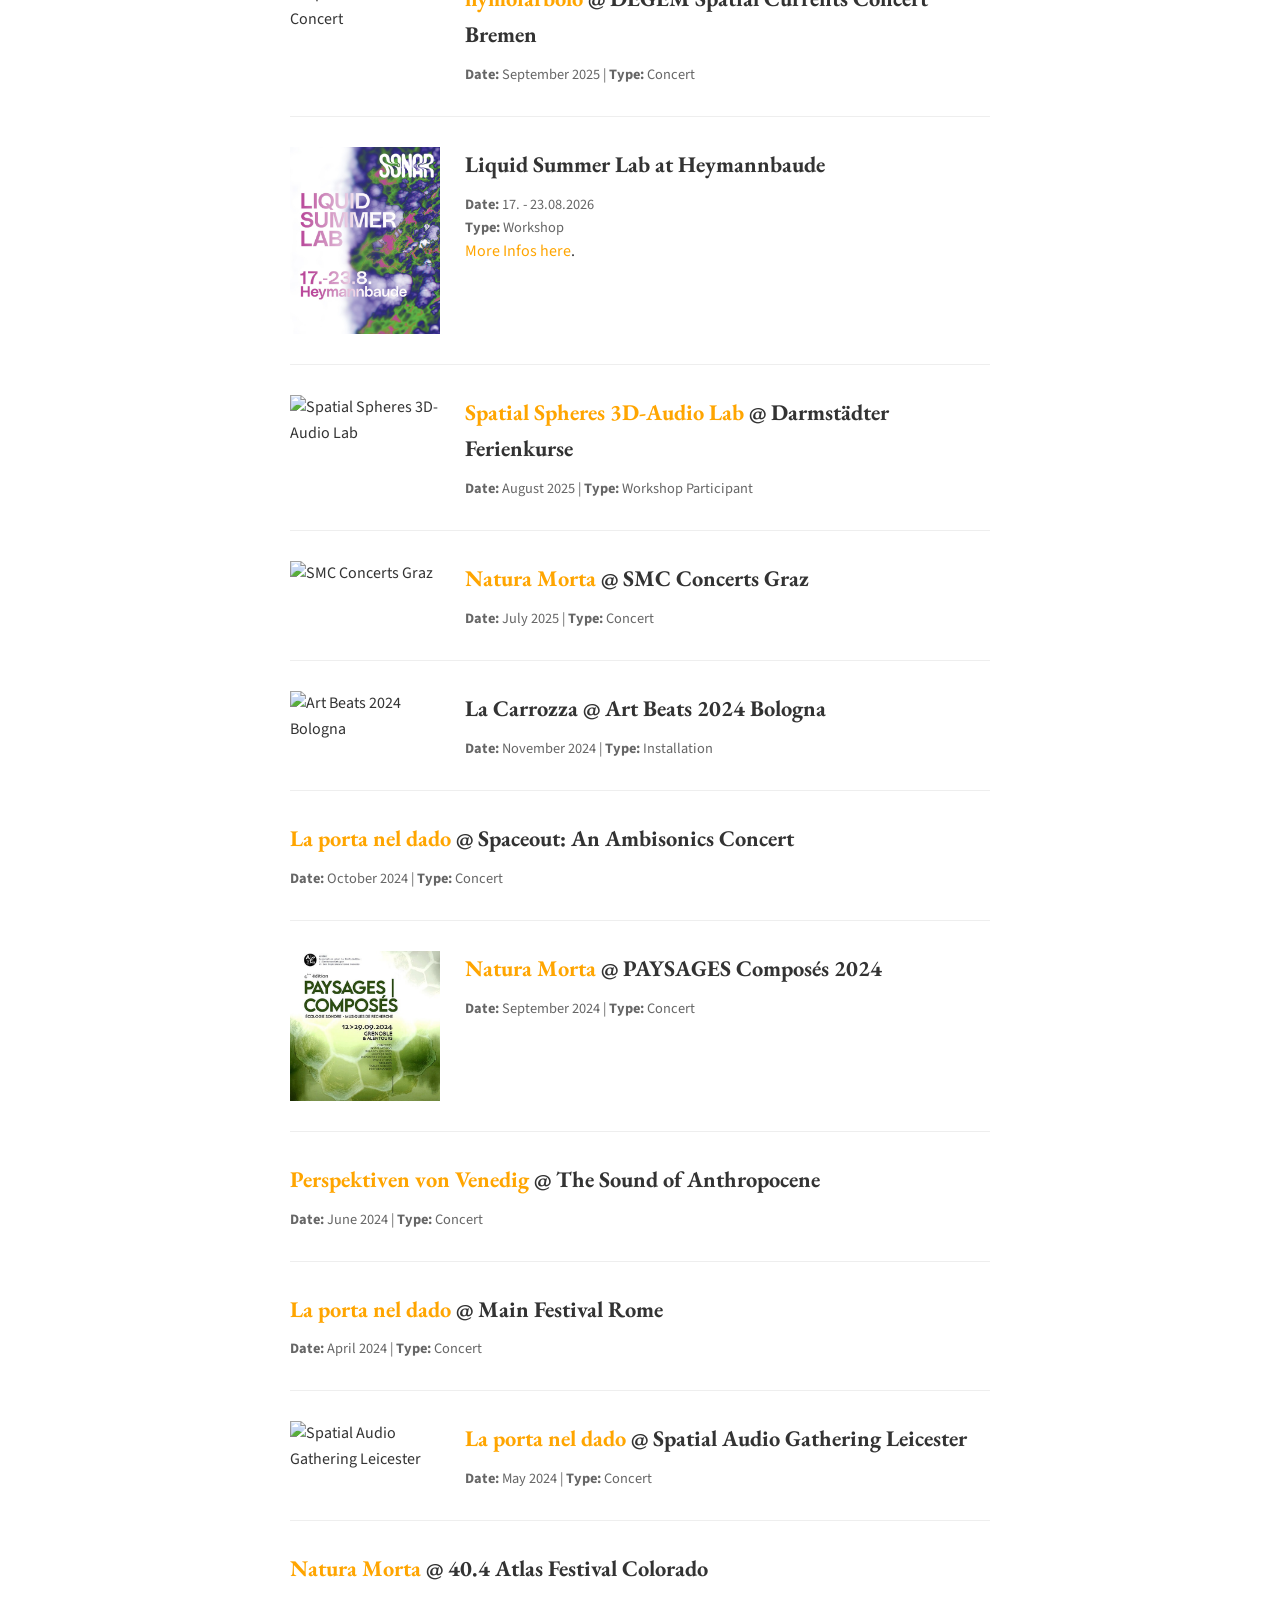
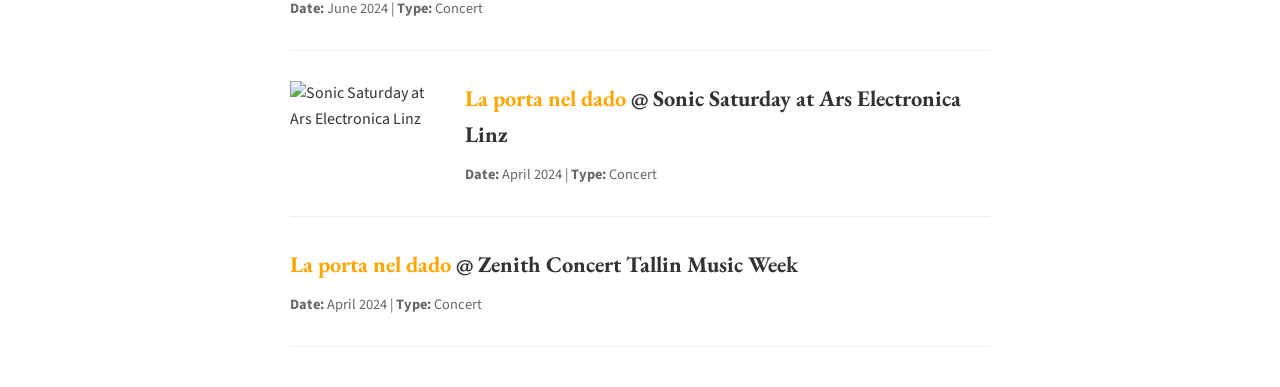
==== commit 4390569a: "Add new news entry for DEGEM Mitgliederkonzert and update dates for existing events in index.html an" ====
--- a/index.html
+++ b/index.html
@@ -31,17 +31,26 @@
     <main>
         <h2>News</h2>
 
+        <div class="news-entry">
+            <img src="images/Festival Degem Weimar.jpg" alt="DEGEM Mitgliedekonzert">
+            <div class="news-entry-text">
+                <h3><a href="https://audiospace.soundingfuture.com/tracks/cradle" target="_blank">Cradle</a> <a href="https://www.degem.de/degem-konzert-mv-2026-in-weimar/" target="_blank">@ DEGEM Mitgliederkonzert Weimar</a></h3>
+                <p class="news-meta"><strong>Date:</strong> 03.10.2026 | <strong>Type:</strong> Concert</p>
+            </div>
+        </div>
+
     <div class="news-entry">
         <img src="images/Spatial Audio Symposium 26.png" alt="Poster for Spatial Audio Symposium">
             <div class="news-entry-text">
                 <h3>Spatial Audio Symposium Sachsen</h3>
                                 <p class="news-meta">
-                    <strong>Date:</strong> 10. - 23. August<br>
+                    <strong>Date:</strong> 10. - 23.08.2026<br>
                     <strong>Type:</strong> Workshop
                 </p>
                   <a href="https://phonon.cz/ " target="_blank">More Infos here</a>.
             </div>
         </div>
+
         <div class="news-entry">
             <img src="images/Solitaire Einladung.jpg" alt="Solitaire Invitation">
 <div class="news-entry-text">
@@ -79,7 +88,7 @@
             <div class="news-entry-text">
                 <h3>Liquid Summer Lab at Heymannbaude</h3>
                                 <p class="news-meta">
-                    <strong>Date:</strong> 17. - 23. August<br>
+                    <strong>Date:</strong> 17. - 23.08.2026<br>
                     <strong>Type:</strong> Workshop
                 </p>
                   <a href="https://www.heymannbaude.org/archiv.php?vid=170" target="_blank">More Infos here</a>.
@@ -116,7 +125,7 @@
         </div>
         
         <div class="news-entry">
-            <img src="https://tse3.mm.bing.net/th/id/OIP.48jUUgU-3NotCbp49ExYzwHaEr?pid=Api" alt="PAYSAGES Composés 2024">
+            <img src="images/20240920_apnees_paysages-composes.jpg" alt="PAYSAGES Composés 2024">
              <div class="news-entry-text">
             <h3><a href="https://audiospace.soundingfuture.com/tracks/natura-morta" target="_blank">Natura Morta</a> @ PAYSAGES Composés 2024</h3>
             <p class="news-meta"><strong>Date:</strong> September 2024 | <strong>Type:</strong> Concert</p>
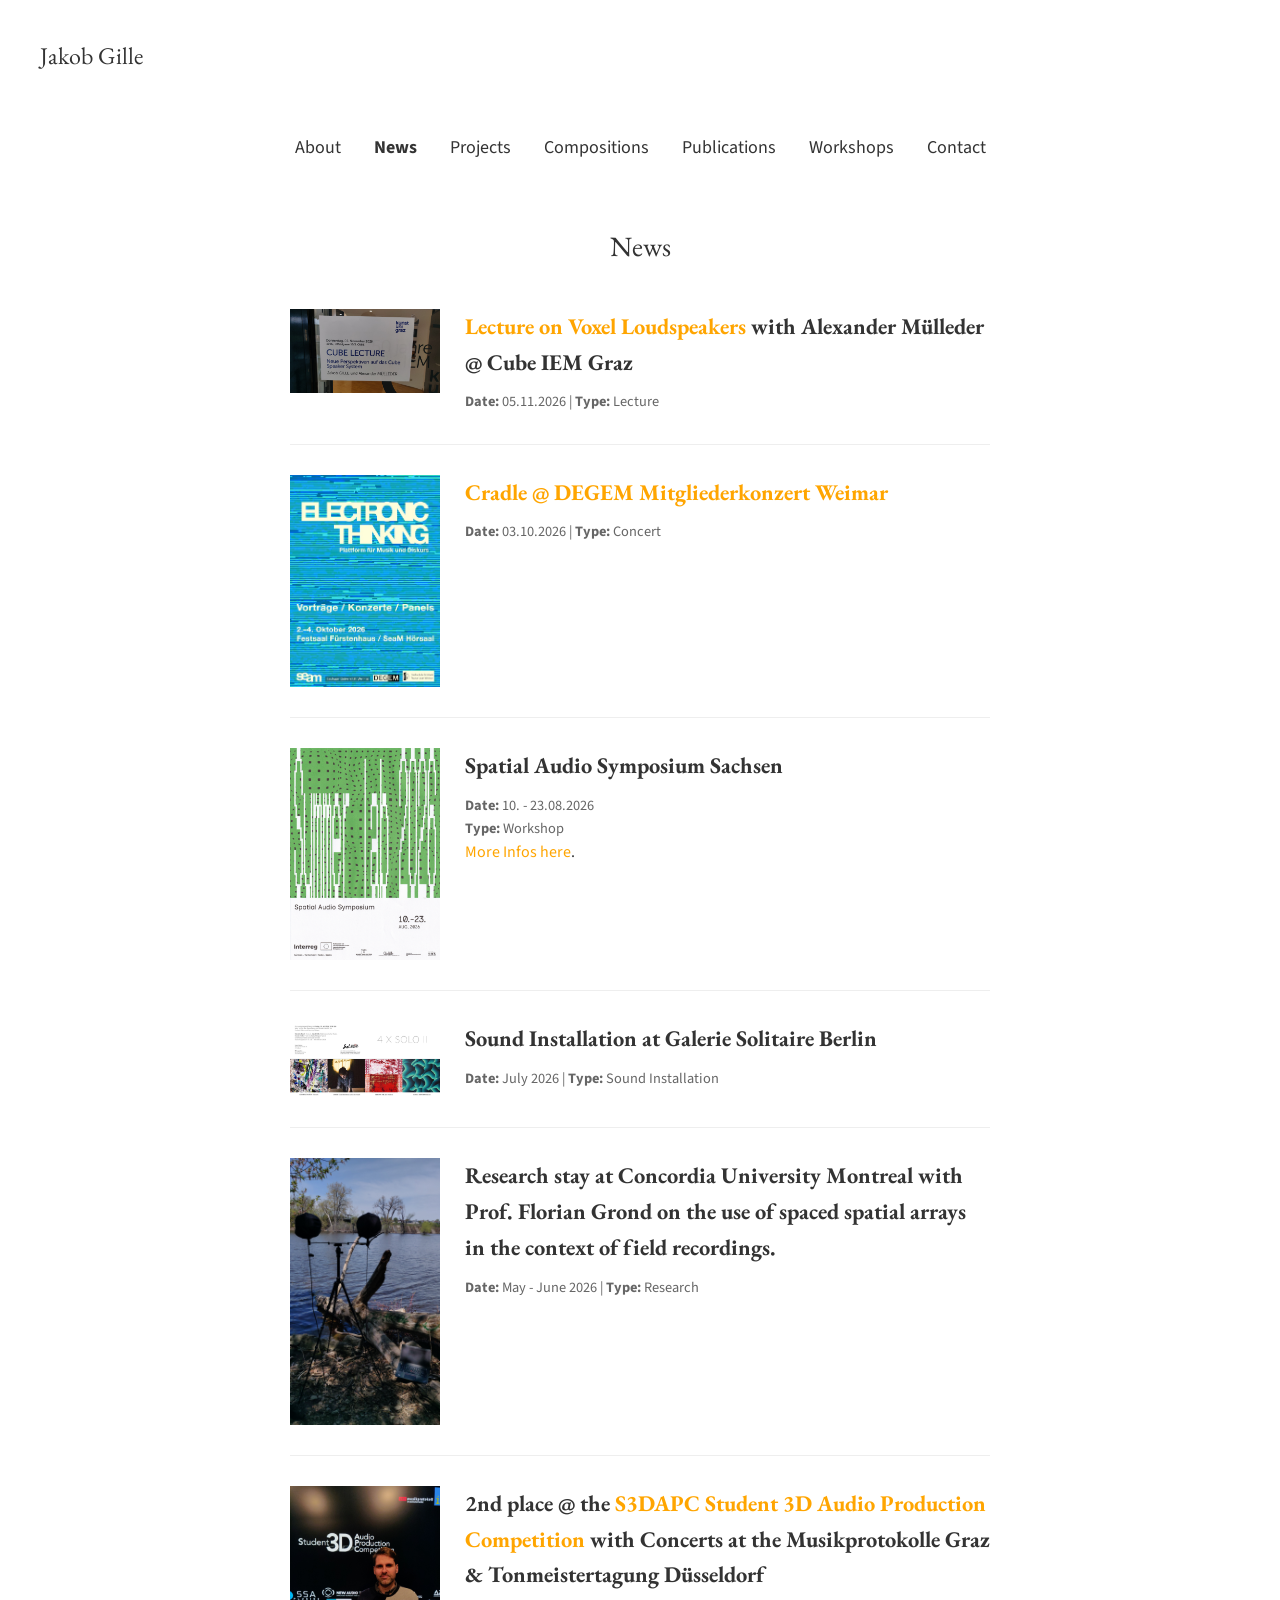
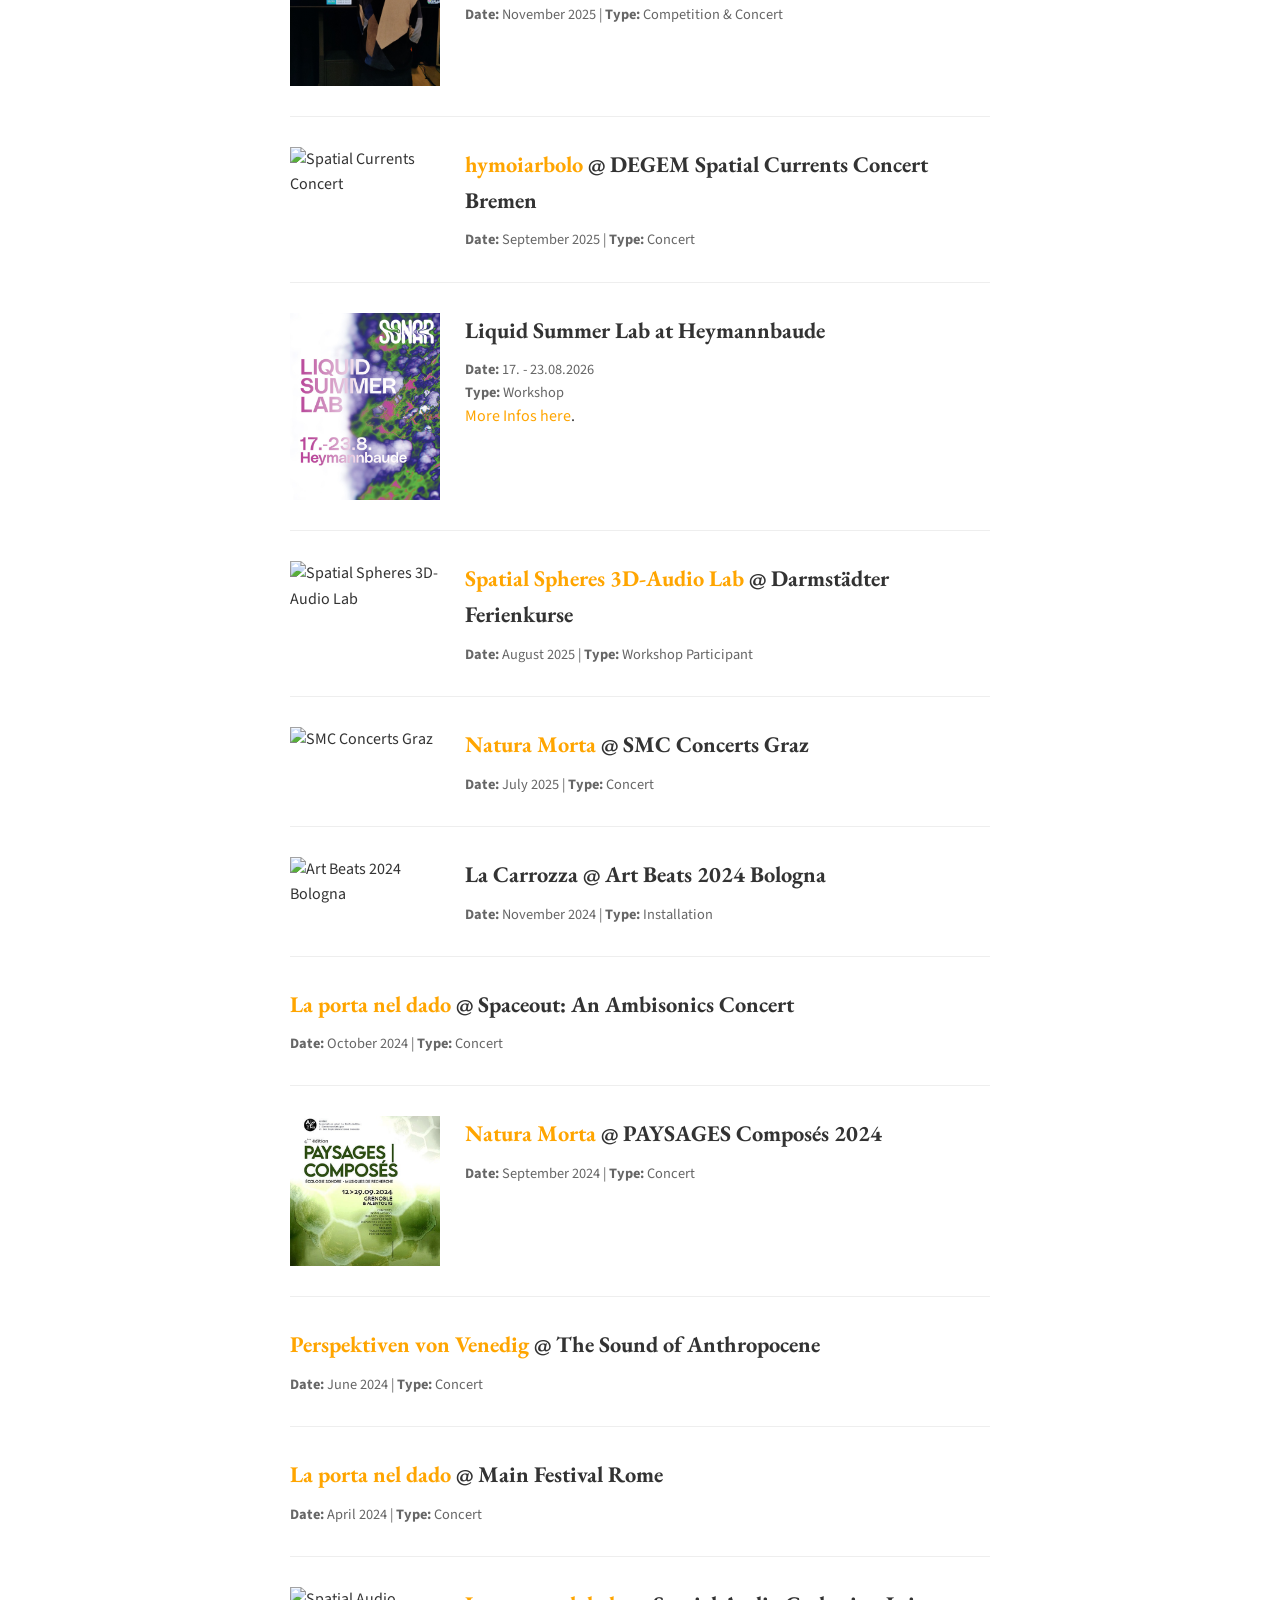
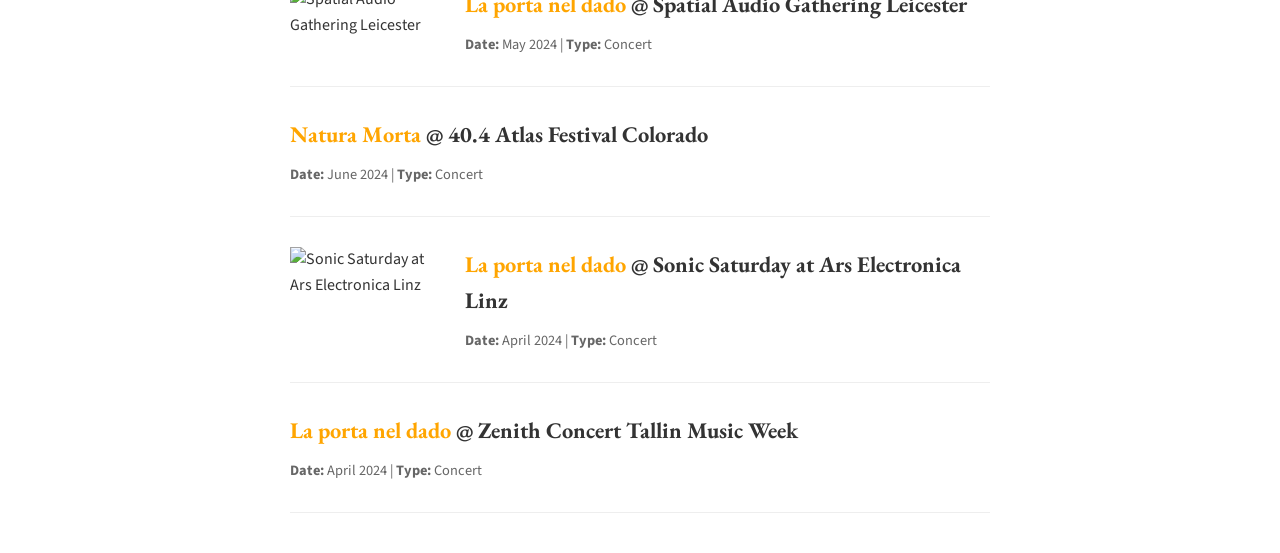
==== commit b2e0b7f4: "Add new news entry for Voxel Loudspeakers Lecture at Cube IEM" ====
--- a/index.html
+++ b/index.html
@@ -30,6 +30,14 @@
 
     <main>
         <h2>News</h2>
+
+        <div class="news-entry">
+            <img src="images/Voxel Cube Lecture.jpg" alt="Lecture on Voxel Loudspeakers at the Cube of the IEM">
+            <div class="news-entry-text">
+                <h3><a href="https://github.com/adude995/Voxel-Loudspeaker" target="_blank">Lecture on Voxel Loudspeakers</a> with Alexander Mülleder @ Cube IEM Graz</h3>
+                <p class="news-meta"><strong>Date:</strong> 05.11.2026 | <strong>Type:</strong> Lecture</p>
+            </div>
+        </div>
 
         <div class="news-entry">
             <img src="images/Festival Degem Weimar.jpg" alt="DEGEM Mitgliedekonzert">
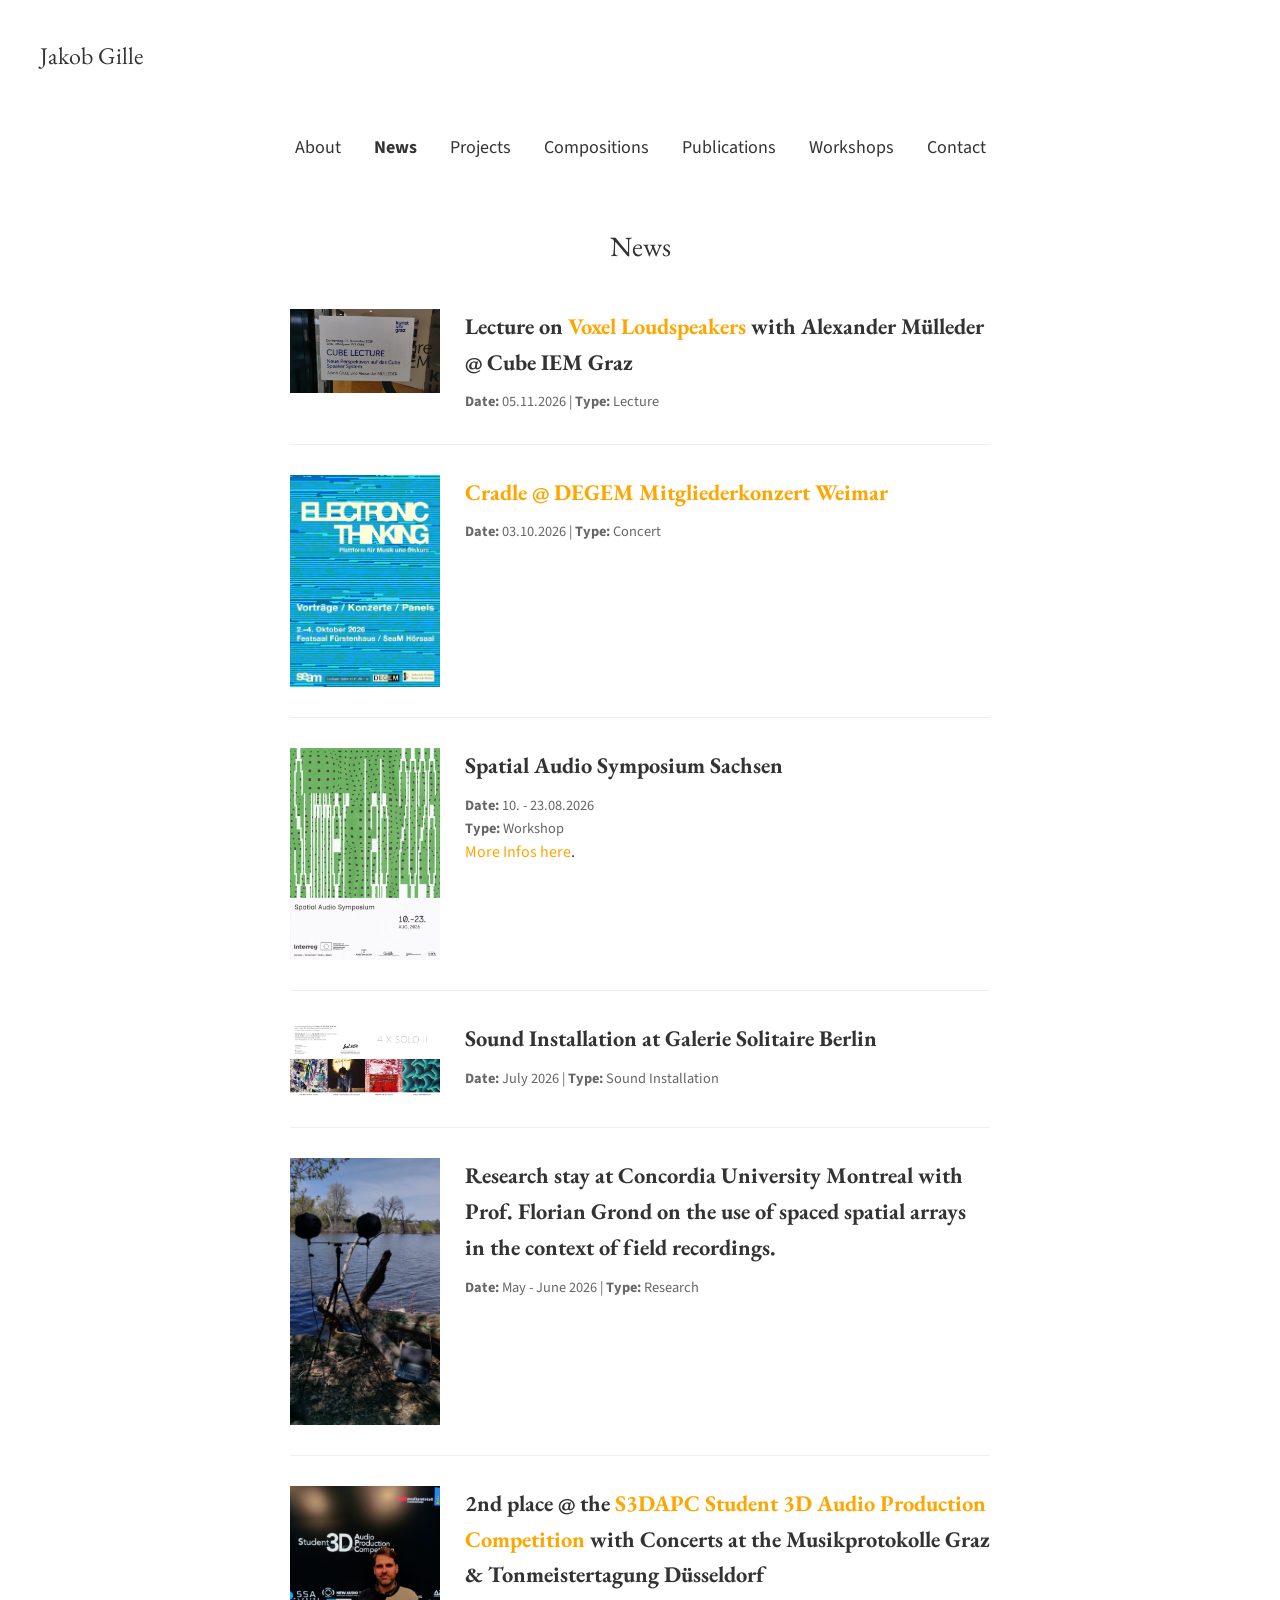
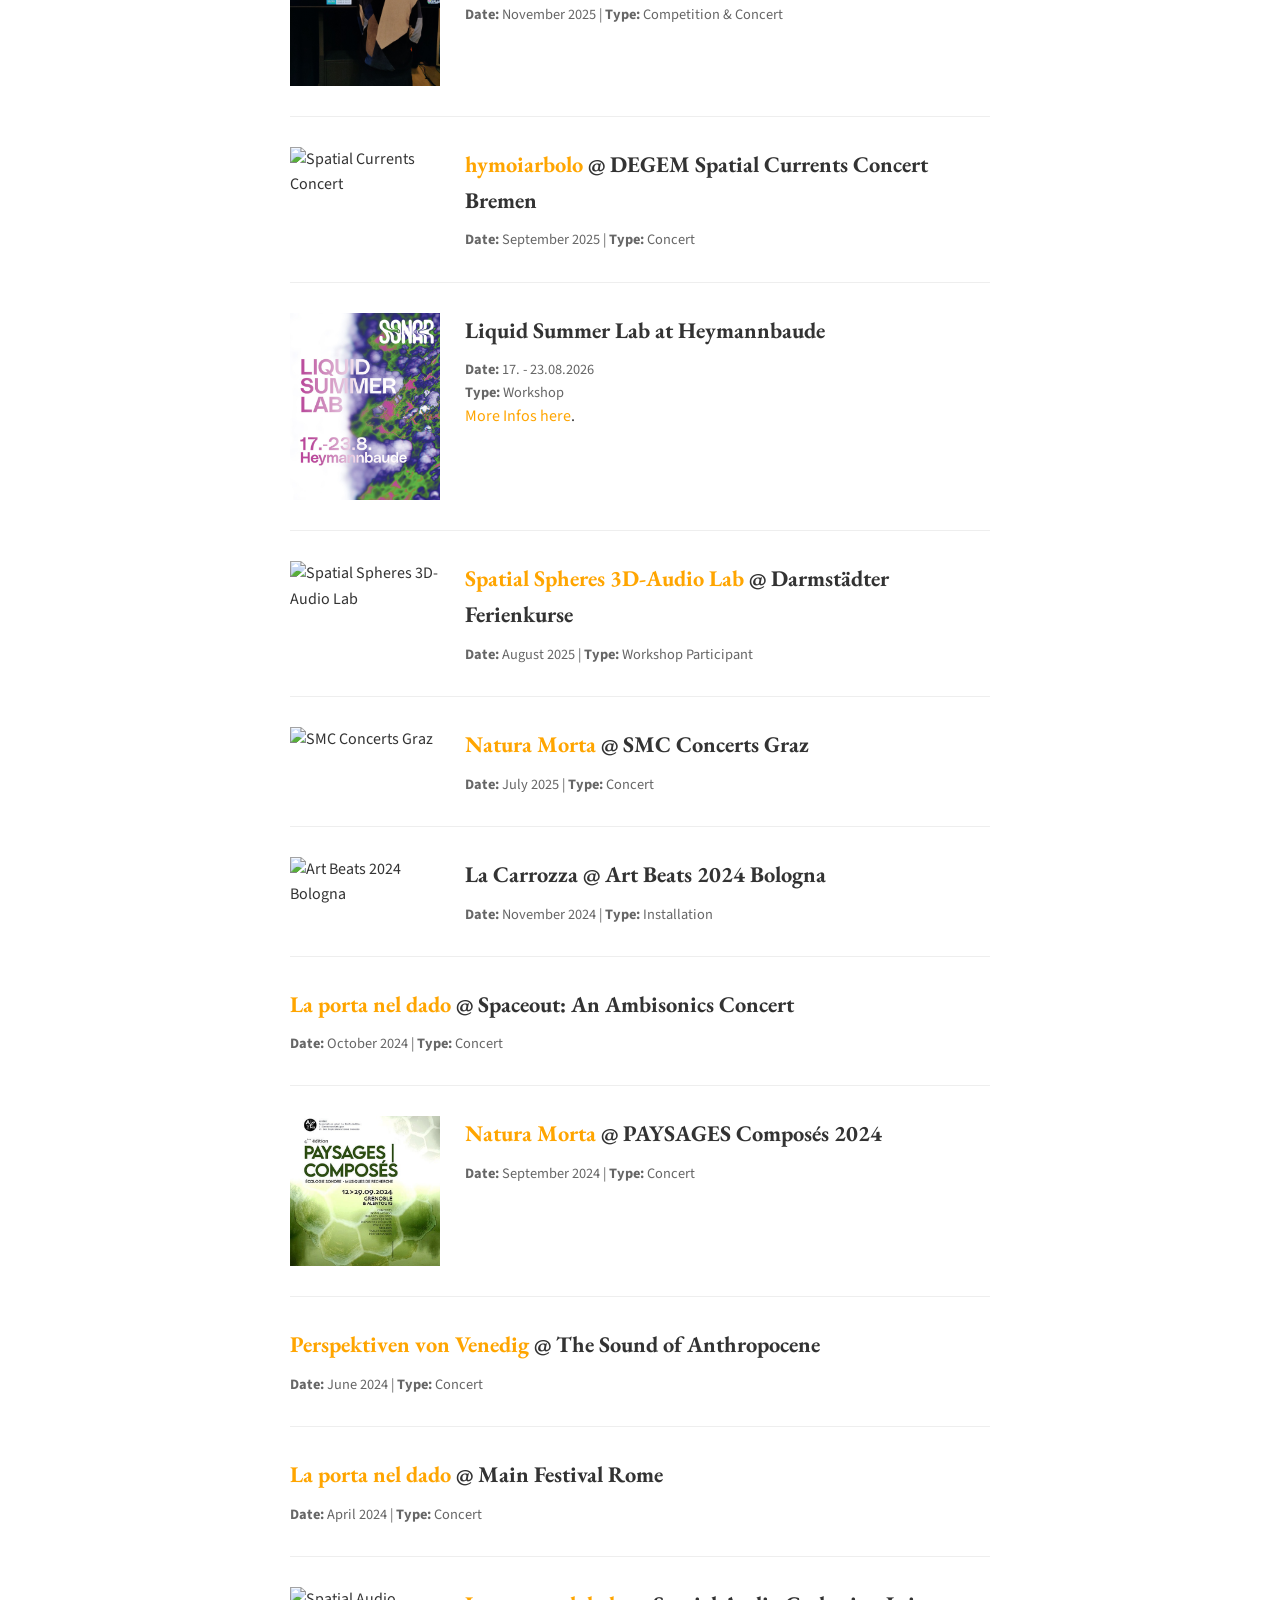
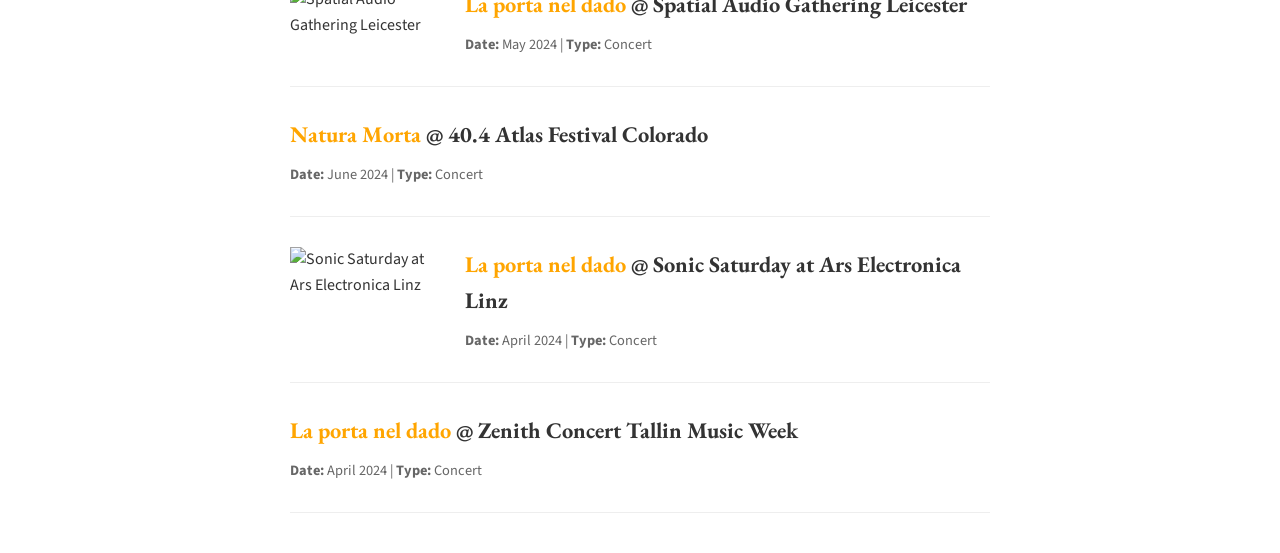
==== commit fc1cd1f3: "Fix Voxel Loudspeakers news entry: link only on title part" ====
--- a/index.html
+++ b/index.html
@@ -34,7 +34,7 @@
         <div class="news-entry">
             <img src="images/Voxel Cube Lecture.jpg" alt="Lecture on Voxel Loudspeakers at the Cube of the IEM">
             <div class="news-entry-text">
-                <h3><a href="https://github.com/adude995/Voxel-Loudspeaker" target="_blank">Lecture on Voxel Loudspeakers</a> with Alexander Mülleder @ Cube IEM Graz</h3>
+                <h3>Lecture on <a href="https://github.com/adude995/Voxel-Loudspeaker" target="_blank">Voxel Loudspeakers</a> with Alexander Mülleder @ Cube IEM Graz</h3>
                 <p class="news-meta"><strong>Date:</strong> 05.11.2026 | <strong>Type:</strong> Lecture</p>
             </div>
         </div>
